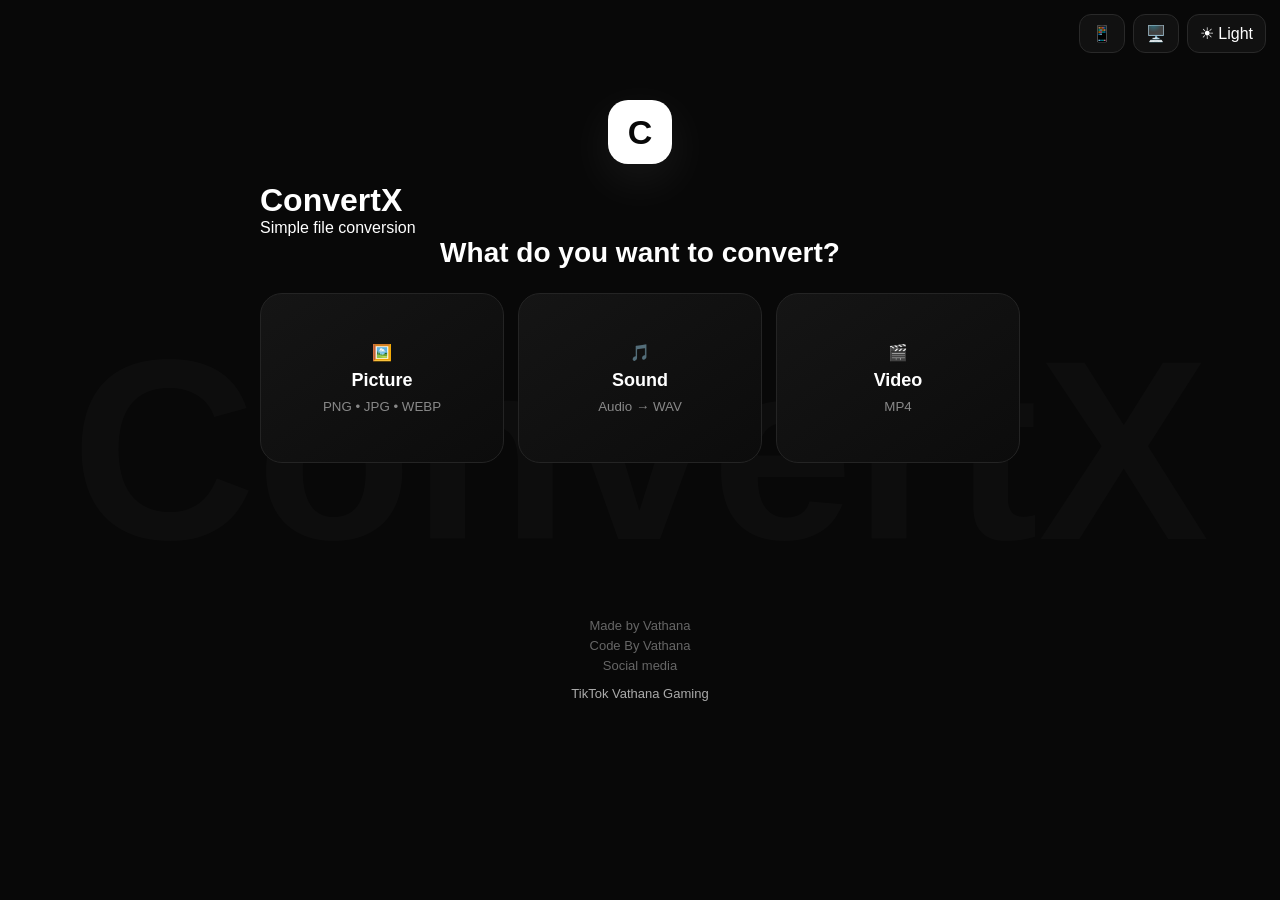
==== index.html @ 045c8fe4 "Update index.html" ====
<!DOCTYPE html>
<html lang="en">
<head>
  <meta charset="UTF-8">
  <meta name="viewport" content="width=device-width,initial-scale=1.0">
  <meta name="theme-color" content="#080808">
  <title>ConvertX</title>
  <link rel="stylesheet" href="style.css">
</head>

<body>
  <div class="bg-text">ConvertX</div>

  <div class="top-controls">
    <button id="phoneMode" type="button">📱</button>
    <button id="desktopMode" type="button">🖥️</button>
    <button id="themeButton" type="button">☀ Light</button>
  </div>

  <main class="container">

    <header>
      <div class="logo">C</div>
      <h1>ConvertX</h1>
      <p>Simple file conversion</p>
    </header>

    <section class="type-section">
      <h2>What do you want to convert?</h2>

      <div class="type-grid">
        <button class="type-card" data-type="picture" type="button">
          <span>🖼️</span>
          <strong>Picture</strong>
          <small>PNG • JPG • WEBP</small>
        </button>

        <button class="type-card" data-type="sound" type="button">
          <span>🎵</span>
          <strong>Sound</strong>
          <small>Audio → WAV</small>
        </button>

        <button class="type-card" data-type="video" type="button">
          <span>🎬</span>
          <strong>Video</strong>
          <small>MP4</small>
        </button>
      </div>
    </section>

    <section id="toolSection" class="tool-section hidden">

      <div class="tool-title">
        <span></span>
        <b id="selectedTypeText">Choose your file</b>
      </div>

      <div id="fileBox" class="file-box">

        <div id="emptyFile">
          <div class="upload-icon">↑</div>
          <h3>Add your file</h3>
          <p>Tap here to choose a file</p>
          <small>Your file stays on your device</small>
        </div>

        <div id="selectedFile" class="selected-file hidden">
          <button id="removeFile" class="remove-file" type="button">×</button>

          <div id="preview" class="preview"></div>

          <div class="file-info">
            <strong id="fileName">File</strong>
            <span id="fileSize">0 B</span>
          </div>
        </div>

        <input id="fileInput" type="file">
      </div>

      <div id="convertSection" class="convert-section hidden">
        <h2>Convert to</h2>

        <div id="formatGrid" class="format-grid"></div>

        <p id="conversionText">Choose an output format</p>

        <button id="convertButton" class="convert-button" type="button" disabled>
          Convert
        </button>
      </div>

      <div id="progressSection" class="progress-section hidden">
        <div class="progress-top">
          <span id="progressText">Preparing...</span>
          <b id="progressNumber">0%</b>
        </div>

        <div class="progress-track">
          <div id="progressBar"></div>
        </div>
      </div>

      <div id="resultSection" class="result-section hidden">
        <div class="success">✓</div>
        <h2>Conversion complete</h2>
        <p id="resultName"></p>

        <button id="downloadButton" type="button">
          ↓ Download
        </button>
      </div>

    </section>

    <div class="big-space"></div>

    <footer>
      <p>Made by Vathana</p>
      <p>Code By Vathana</p>
      <p>Social media</p>

      <a href="https://tiktok.com/@vathana1200"
         target="_blank"
         rel="noopener noreferrer">
        TikTok Vathana Gaming
      </a>
    </footer>

  </main>

  <div id="toast"></div>

  <script src="./script.js"></script>
</body>
</html>
---- style.css ----
/* =========================
   RESET
========================= */

* {
    box-sizing: border-box;
    margin: 0;
    padding: 0;
    -webkit-tap-highlight-color: transparent;
}

html {
    scroll-behavior: smooth;
}

body {
    min-height: 100vh;
    background: #080808;
    color: #ffffff;
    font-family:
        Arial,
        Helvetica,
        sans-serif;
    overflow-x: hidden;
    transition:
        background 0.3s ease,
        color 0.3s ease;
}

button,
input {
    font: inherit;
}


/* =========================
   HIDDEN
========================= */

.hidden {
    display: none !important;
}


/* =========================
   BACKGROUND
========================= */

.bg-text {
    position: fixed;
    inset: 0;
    display: flex;
    align-items: center;
    justify-content: center;

    font-size: clamp(
        80px,
        20vw,
        300px
    );

    font-weight: 900;

    color: rgba(
        255,
        255,
        255,
        0.025
    );

    pointer-events: none;
    user-select: none;
    z-index: 0;

    animation:
        backgroundFloat
        8s ease-in-out infinite;
}

@keyframes backgroundFloat {

    0%,
    100% {
        transform: scale(1);
    }

    50% {
        transform: scale(1.04);
    }
}


/* =========================
   TOP CONTROLS
========================= */

.top-controls {
    position: fixed;

    top: 14px;
    right: 14px;

    display: flex;
    gap: 8px;

    z-index: 1000;
}

.top-controls button {
    border: 1px solid #292929;

    background: #111111;
    color: #ffffff;

    border-radius: 12px;

    padding: 9px 12px;

    cursor: pointer;

    transition:
        transform 0.2s ease,
        background 0.2s ease,
        border-color 0.2s ease;
}

.top-controls button:hover {
    transform: translateY(-2px);
    background: #1c1c1c;
    border-color: #555555;
}

.top-controls button:active {
    transform: scale(0.94);
}


/* =========================
   CONTAINER
========================= */

.container {
    position: relative;

    z-index: 2;

    width: min(
        760px,
        calc(100% - 24px)
    );

    margin: 0 auto;

    padding:
        100px
        0
        40px;
}


/* =========================
   HEADER
========================= */

.header {
    text-align: center;

    margin-bottom: 60px;

    animation:
        fadeUp
        0.7s
        ease
        both;
}

.logo {
    width: 64px;
    height: 64px;

    margin:
        0
        auto
        18px;

    display: flex;
    align-items: center;
    justify-content: center;

    border-radius: 20px;

    background: #ffffff;
    color: #080808;

    font-size: 34px;
    font-weight: 900;

    box-shadow:
        0 15px 50px
        rgba(
            255,
            255,
            255,
            0.08
        );

    animation:
        logoFloat
        4s
        ease-in-out
        infinite;
}

@keyframes logoFloat {

    0%,
    100% {
        transform: translateY(0);
    }

    50% {
        transform: translateY(-7px);
    }
}

.header h1 {
    font-size:
        clamp(
            38px,
            9vw,
            70px
        );

    letter-spacing: -3px;
}

.header p {
    margin-top: 8px;

    color: #8d8d8d;

    font-size: 15px;
}


/* =========================
   TYPE SECTION
========================= */

.type-section h2 {
    text-align: center;

    margin-bottom: 24px;

    font-size:
        clamp(
            20px,
            5vw,
            28px
        );
}

.type-grid {
    display: grid;

    grid-template-columns:
        repeat(
            3,
            minmax(0, 1fr)
        );

    gap: 14px;
}


/* =========================
   TYPE CARDS
========================= */

.type-card {
    min-height: 170px;

    border: 1px solid #242424;

    border-radius: 22px;

    background:
        linear-gradient(
            145deg,
            #151515,
            #0c0c0c
        );

    color: #ffffff;

    display: flex;
    flex-direction: column;

    align-items: center;
    justify-content: center;

    gap: 8px;

    cursor: pointer;

    transition:
        transform 0.25s ease,
        border-color 0.25s ease,
        background 0.25s ease,
        box-shadow 0.25s ease;
}

.type-card:hover {
    transform: translateY(-6px);

    border-color: #555555;

    background:
        linear-gradient(
            145deg,
            #1b1b1b,
            #101010
        );

    box-shadow:
        0 20px 50px
        rgba(
            0,
            0,
            0,
            0.35
        );
}

.type-card:active {
    transform: scale(0.97);
}

.type-card.selected {
    border-color: #ffffff;

    box-shadow:
        0 0 0 2px
        rgba(
            255,
            255,
            255,
            0.08
        );
}

.type-icon {
    font-size: 42px;

    margin-bottom: 5px;
}

.type-card strong {
    font-size: 18px;
}

.type-card small {
    color: #888888;
}


/* =========================
   TOOL
========================= */

.tool-section {
    margin-top: 42px;

    animation:
        fadeUp
        0.5s
        ease
        both;
}

.tool-title {
    display: flex;
    align-items: center;

    gap: 10px;

    margin-bottom: 14px;

    font-size: 18px;
}

.tool-title span {
    width: 8px;
    height: 8px;

    border-radius: 50%;

    background: #ffffff;
}


/* =========================
   FILE BOX
========================= */

.file-box {
    position: relative;

    min-height: 230px;

    border:
        1px dashed
        #3b3b3b;

    border-radius: 22px;

    background: #101010;

    overflow: hidden;

    transition:
        border-color 0.2s ease,
        background 0.2s ease;
}

.file-box:hover {
    border-color: #777777;
    background: #131313;
}


/* =========================
   FILE INPUT
========================= */

/*
   IMPORTANT:
   This input does NOT cover the page.
*/

#fileInput {
    position: absolute;

    width: 1px;
    height: 1px;

    opacity: 0;

    pointer-events: none;
}


/* =========================
   EMPTY FILE
========================= */

.empty-file {
    min-height: 230px;

    padding: 35px 20px;

    display: flex;
    flex-direction: column;

    align-items: center;
    justify-content: center;

    text-align: center;

    cursor: pointer;
}

.upload-icon {
    width: 58px;
    height: 58px;

    display: flex;
    align-items: center;
    justify-content: center;

    border-radius: 18px;

    background: #1d1d1d;

    font-size: 32px;

    margin-bottom: 14px;
}

.empty-file h3 {
    font-size: 20px;
}

.empty-file p {
    color: #aaaaaa;

    margin-top: 6px;
}

.empty-file small {
    color: #666666;

    margin-top: 10px;
}


/* =========================
   SELECTED FILE
========================= */

.selected-file {
    position: relative;

    min-height: 230px;

    padding: 24px;

    display: flex;
    flex-direction: column;

    align-items: center;
    justify-content: center;

    gap: 15px;
}

.remove-file {
    position: absolute;

    top: 12px;
    right: 12px;

    z-index: 50;

    width: 38px;
    height: 38px;

    border: 1px solid #3a3a3a;

    border-radius: 50%;

    background: #191919;
    color: #ffffff;

    cursor: pointer;

    pointer-events: auto;

    font-size: 23px;

    line-height: 1;

    transition:
        transform 0.2s ease,
        background 0.2s ease;
}

.remove-file:hover {
    background: #2a2a2a;
    transform: rotate(8deg);
}

.remove-file:active {
    transform: scale(0.9);
}


/* =========================
   PREVIEW
========================= */

.preview {
    width: 100%;

    display: flex;

    justify-content: center;
    align-items: center;
}

.preview img {
    display: block;

    max-width: min(
        100%,
        400px
    );

    max-height: 240px;

    object-fit: contain;

    border-radius: 14px;
}

.preview audio {
    width: min(
        100%,
        500px
    );
}

.preview video {
    display: block;

    width: min(
        100%,
        500px
    );

    max-height: 280px;

    border-radius: 14px;

    background: #000000;
}


/* =========================
   FILE INFO
========================= */

.file-info {
    max-width: 100%;

    display: flex;
    flex-direction: column;

    align-items: center;

    gap: 5px;

    text-align: center;
}

.file-info strong {
    max-width: 100%;

    overflow: hidden;

    text-overflow: ellipsis;

    white-space: nowrap;
}

.file-info span {
    color: #777777;

    font-size: 13px;
}


/* =========================
   CONVERSION
========================= */

.convert-section {
    margin-top: 28px;

    padding: 24px;

    border:
        1px solid
        #252525;

    border-radius: 22px;

    background: #101010;

    animation:
        fadeUp
        0.4s
        ease
        both;
}

.convert-section h2 {
    font-size: 20px;

    margin-bottom: 16px;
}


/* =========================
   FORMAT GRID
========================= */

.format-grid {
    display: flex;

    flex-wrap: wrap;

    gap: 10px;
}

.format-button {
    flex: 1;

    min-width: 90px;

    border:
        1px solid
        #303030;

    border-radius: 13px;

    padding: 13px;

    background: #161616;
    color: #ffffff;

    cursor: pointer;

    transition:
        transform 0.2s ease,
        border-color 0.2s ease,
        background 0.2s ease;
}

.format-button:hover {
    transform: translateY(-2px);

    border-color: #666666;
}

.format-button:active {
    transform: scale(0.96);
}

.format-button.selected {
    background: #ffffff;
    color: #080808;

    border-color: #ffffff;
}

#conversionText {
    margin-top: 14px;

    color: #858585;

    font-size: 14px;
}


/* =========================
   CONVERT BUTTON
========================= */

.convert-button {
    width: 100%;

    margin-top: 18px;

    border: 0;

    border-radius: 14px;

    padding: 15px;

    background: #ffffff;
    color: #080808;

    font-weight: 800;

    cursor: pointer;

    transition:
        transform 0.2s ease,
        opacity 0.2s ease;
}

.convert-button:hover:not(:disabled) {
    transform: translateY(-2px);
}

.convert-button:active:not(:disabled) {
    transform: scale(0.98);
}

.convert-button:disabled {
    opacity: 0.35;

    cursor: not-allowed;
}


/* =========================
   PROGRESS
========================= */

.progress-section {
    margin-top: 20px;

    padding: 20px;

    border:
        1px solid
        #252525;

    border-radius: 18px;

    background: #101010;
}

.progress-top {
    display: flex;

    justify-content: space-between;

    gap: 15px;

    margin-bottom: 10px;

    color: #aaaaaa;
}

.progress-top b {
    color: #ffffff;
}

.progress-track {
    width: 100%;

    height: 9px;

    border-radius: 20px;

    overflow: hidden;

    background: #252525;
}

#progressBar {
    width: 0%;

    height: 100%;

    border-radius: inherit;

    background: #ffffff;

    transition:
        width 0.25s ease;
}


/* =========================
   RESULT
========================= */

.result-section {
    margin-top: 20px;

    padding: 30px;

    border:
        1px solid
        #303030;

    border-radius: 22px;

    background: #101010;

    text-align: center;

    animation:
        resultIn
        0.5s
        ease
        both;
}

.success {
    width: 64px;
    height: 64px;

    margin:
        0
        auto
        15px;

    display: flex;
    align-items: center;
    justify-content: center;

    border-radius: 50%;

    background: #ffffff;
    color: #080808;

    font-size: 32px;
    font-weight: 900;
}

.result-section h2 {
    font-size: 22px;
}

.result-section p {
    margin-top: 8px;

    color: #888888;

    overflow: hidden;

    text-overflow: ellipsis;
}

#downloadButton {
    width: 100%;

    margin-top: 20px;

    padding: 14px;

    border: 0;

    border-radius: 13px;

    background: #ffffff;
    color: #080808;

    font-weight: 800;

    cursor: pointer;

    transition:
        transform 0.2s ease;
}

#downloadButton:hover {
    transform: translateY(-2px);
}


/* =========================
   FOOTER
========================= */

.big-space {
    height: 120px;
}

footer {
    padding:
        30px
        0
        10px;

    text-align: center;

    color: #666666;

    font-size: 13px;
}

footer p {
    margin: 5px 0;
}

footer a {
    display: inline-block;

    margin-top: 8px;

    color: #aaaaaa;

    text-decoration: none;

    transition:
        color 0.2s ease;
}

footer a:hover {
    color: #ffffff;
}


/* =========================
   TOAST
========================= */

#toast {
    position: fixed;

    left: 50%;
    bottom: 24px;

    z-index: 2000;

    transform:
        translate(
            -50%,
            20px
        );

    opacity: 0;

    pointer-events: none;

    max-width:
        calc(
            100% - 30px
        );

    padding:
        12px
        18px;

    border:
        1px solid
        #333333;

    border-radius: 13px;

    background: #161616;
    color: #ffffff;

    font-size: 14px;

    text-align: center;

    transition:
        opacity 0.25s ease,
        transform 0.25s ease;
}

#toast.show {
    opacity: 1;

    transform:
        translate(
            -50%,
            0
        );
}


/* =========================
   ANIMATIONS
========================= */

@keyframes fadeUp {

    from {
        opacity: 0;
        transform: translateY(20px);
    }

    to {
        opacity: 1;
        transform: translateY(0);
    }
}

@keyframes resultIn {

    from {
        opacity: 0;
        transform:
            scale(0.94)
            translateY(15px);
    }

    to {
        opacity: 1;
        transform:
            scale(1)
            translateY(0);
    }
}


/* =========================
   PHONE MODE
========================= */

body.phone-mode .container {
    width: min(
        430px,
        calc(100% - 24px)
    );
}

body.phone-mode .type-grid {
    grid-template-columns: 1fr;
}

body.phone-mode .type-card {
    min-height: 150px;
}


/* =========================
   DESKTOP MODE
========================= */

body.desktop-mode .container {
    width: min(
        920px,
        calc(100% - 32px)
    );
}

body.desktop-mode .type-grid {
    grid-template-columns:
        repeat(
            3,
            minmax(0, 1fr)
        );
}


/* =========================
   LIGHT THEME
========================= */

body.light-theme {
    background: #f5f5f5;
    color: #111111;
}

body.light-theme .bg-text {
    color:
        rgba(
            0,
            0,
            0,
            0.035
        );
}

body.light-theme .top-controls button {
    background: #ffffff;
    color: #111111;

    border-color: #dddddd;
}

body.light-theme .logo {
    background: #111111;
    color: #ffffff;
}

body.light-theme .header p {
    color: #777777;
}

body.light-theme .type-card {
    background: #ffffff;
    color: #111111;

    border-color: #dddddd;
}

body.light-theme .type-card:hover {
    background: #fafafa;

    border-color: #aaaaaa;
}

body.light-theme .type-card.selected {
    border-color: #111111;
}

body.light-theme .file-box {
    background: #ffffff;
    border-color: #cccccc;
}

body.light-theme .file-box:hover {
    background: #fafafa;
    border-color: #999999;
}

body.light-theme .upload-icon {
    background: #eeeeee;
}

body.light-theme .empty-file p {
    color: #666666;
}

body.light-theme .empty-file small {
    color: #999999;
}

body.light-theme .remove-file {
    background: #eeeeee;
    color: #111111;

    border-color: #cccccc;
}

body.light-theme .convert-section,
body.light-theme .progress-section,
body.light-theme .result-section {
    background: #ffffff;
    border-color: #dddddd;
}

body.light-theme .format-button {
    background: #f5f5f5;
    color: #111111;

    border-color: #dddddd;
}

body.light-theme .format-button.selected {
    background: #111111;
    color: #ffffff;

    border-color: #111111;
}

body.light-theme #conversionText,
body.light-theme .progress-top,
body.light-theme .result-section p {
    color: #777777;
}

body.light-theme .progress-track {
    background: #dddddd;
}

body.light-theme #progressBar {
    background: #111111;
}

body.light-theme .success {
    background: #111111;
    color: #ffffff;
}

body.light-theme #downloadButton,
body.light-theme .convert-button {
    background: #111111;
    color: #ffffff;
}

body.light-theme footer {
    color: #888888;
}

body.light-theme footer a {
    color: #555555;
}

body.light-theme #toast {
    background: #ffffff;
    color: #111111;

    border-color: #dddddd;
}


/* =========================
   MOBILE
========================= */

@media (max-width: 650px) {

    .container {
        padding-top: 90px;
    }

    .header {
        margin-bottom: 40px;
    }

    .type-grid {
        grid-template-columns: 1fr;
    }

    .type-card {
        min-height: 145px;
    }

    .top-controls {
        top: 10px;
        right: 10px;
    }

    .top-controls button {
        padding: 8px 10px;
    }

    .convert-section {
        padding: 18px;
    }

    .big-space {
        height: 80px;
    }
}


/* =========================
   REDUCED MOTION
========================= */

@media (prefers-reduced-motion: reduce) {

    *,
    *::before,
    *::after {
        scroll-behavior: auto !important;
        animation-duration: 0.01ms !important;
        animation-iteration-count: 1 !important;
        transition-duration: 0.01ms !important;
    }
}
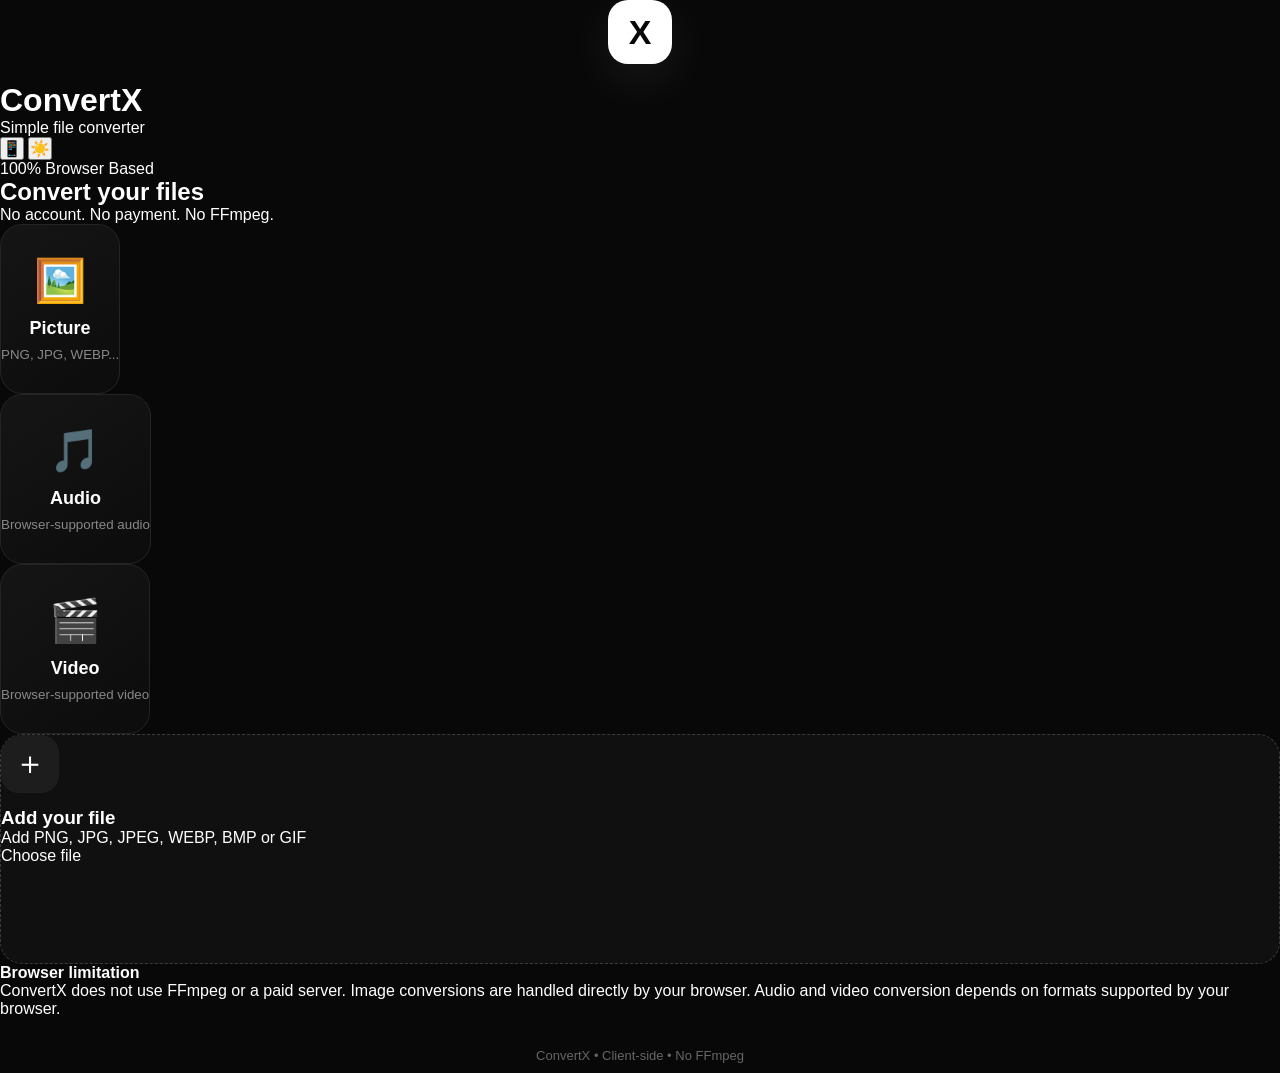
==== commit 92bd0b48: "Update index.html" ====
--- a/index.html
+++ b/index.html
@@ -2,136 +2,149 @@
 <html lang="en">
 <head>
   <meta charset="UTF-8">
-  <meta name="viewport" content="width=device-width,initial-scale=1.0">
-  <meta name="theme-color" content="#080808">
+  <meta name="viewport" content="width=device-width, initial-scale=1.0">
+  <meta name="theme-color" content="#090b10">
   <title>ConvertX</title>
   <link rel="stylesheet" href="style.css">
 </head>
 
 <body>
-  <div class="bg-text">ConvertX</div>
+  <div class="app">
 
-  <div class="top-controls">
-    <button id="phoneMode" type="button">📱</button>
-    <button id="desktopMode" type="button">🖥️</button>
-    <button id="themeButton" type="button">☀ Light</button>
-  </div>
+    <header class="topbar">
+      <div class="brand">
+        <div class="logo">X</div>
+        <div>
+          <h1>ConvertX</h1>
+          <p>Simple file converter</p>
+        </div>
+      </div>
 
-  <main class="container">
-
-    <header>
-      <div class="logo">C</div>
-      <h1>ConvertX</h1>
-      <p>Simple file conversion</p>
+      <div class="top-actions">
+        <button id="deviceBtn" class="icon-btn" title="Phone / Desktop">📱</button>
+        <button id="themeBtn" class="icon-btn" title="Light / Dark">☀️</button>
+      </div>
     </header>
 
-    <section class="type-section">
-      <h2>What do you want to convert?</h2>
+    <main>
 
-      <div class="type-grid">
-        <button class="type-card" data-type="picture" type="button">
-          <span>🖼️</span>
+      <section class="hero">
+        <span class="badge">100% Browser Based</span>
+        <h2>Convert your files</h2>
+        <p>No account. No payment. No FFmpeg.</p>
+      </section>
+
+      <section class="type-section">
+        <button class="type-card active" data-type="picture">
+          <span class="type-icon">🖼️</span>
           <strong>Picture</strong>
-          <small>PNG • JPG • WEBP</small>
+          <small>PNG, JPG, WEBP...</small>
         </button>
 
-        <button class="type-card" data-type="sound" type="button">
-          <span>🎵</span>
-          <strong>Sound</strong>
-          <small>Audio → WAV</small>
+        <button class="type-card" data-type="sound">
+          <span class="type-icon">🎵</span>
+          <strong>Audio</strong>
+          <small>Browser-supported audio</small>
         </button>
 
-        <button class="type-card" data-type="video" type="button">
-          <span>🎬</span>
+        <button class="type-card" data-type="video">
+          <span class="type-icon">🎬</span>
           <strong>Video</strong>
-          <small>MP4</small>
+          <small>Browser-supported video</small>
         </button>
-      </div>
-    </section>
+      </section>
 
-    <section id="toolSection" class="tool-section hidden">
+      <section id="converter" class="converter">
 
-      <div class="tool-title">
-        <span></span>
-        <b id="selectedTypeText">Choose your file</b>
-      </div>
+        <div id="fileBox" class="file-box">
+          <input id="fileInput" type="file">
 
-      <div id="fileBox" class="file-box">
+          <div class="upload-icon">＋</div>
+          <h3>Add your file</h3>
 
-        <div id="emptyFile">
-          <div class="upload-icon">↑</div>
-          <h3>Add your file</h3>
-          <p>Tap here to choose a file</p>
-          <small>Your file stays on your device</small>
+          <p id="supportedText">
+            Add PNG, JPG, JPEG, WEBP, BMP or GIF
+          </p>
+
+          <span class="browse-btn">Choose file</span>
         </div>
 
-        <div id="selectedFile" class="selected-file hidden">
-          <button id="removeFile" class="remove-file" type="button">×</button>
+        <div id="fileInfo" class="file-info hidden">
+          <div class="file-icon" id="fileIcon">📄</div>
 
-          <div id="preview" class="preview"></div>
+          <div class="file-details">
+            <strong id="fileName">file.png</strong>
+            <span id="fileSize">0 KB</span>
+          </div>
 
-          <div class="file-info">
-            <strong id="fileName">File</strong>
-            <span id="fileSize">0 B</span>
+          <button id="removeBtn" class="remove-btn">×</button>
+        </div>
+
+        <div id="formatArea" class="hidden">
+          <div class="section-title">
+            <h3>Convert to</h3>
+            <span id="selectedType">Picture</span>
+          </div>
+
+          <div id="formats" class="formats"></div>
+
+          <button id="convertBtn" class="convert-btn" disabled>
+            Convert file
+          </button>
+        </div>
+
+        <div id="progressArea" class="hidden">
+          <div class="progress-header">
+            <span id="progressText">Preparing...</span>
+            <span id="progressPercent">0%</span>
+          </div>
+
+          <div class="progress">
+            <div id="progressBar"></div>
           </div>
         </div>
 
-        <input id="fileInput" type="file">
-      </div>
+        <div id="resultArea" class="result hidden">
+          <div class="success-icon">✓</div>
 
-      <div id="convertSection" class="convert-section hidden">
-        <h2>Convert to</h2>
+          <h3>Conversion complete</h3>
 
-        <div id="formatGrid" class="format-grid"></div>
+          <p id="resultName">ConvertXpng1234.png</p>
 
-        <p id="conversionText">Choose an output format</p>
+          <button id="downloadBtn" class="download-btn">
+            Download file
+          </button>
 
-        <button id="convertButton" class="convert-button" type="button" disabled>
-          Convert
-        </button>
-      </div>
-
-      <div id="progressSection" class="progress-section hidden">
-        <div class="progress-top">
-          <span id="progressText">Preparing...</span>
-          <b id="progressNumber">0%</b>
+          <button id="newBtn" class="new-btn">
+            Convert another file
+          </button>
         </div>
 
-        <div class="progress-track">
-          <div id="progressBar"></div>
-        </div>
-      </div>
+        <div id="message" class="message hidden"></div>
 
-      <div id="resultSection" class="result-section hidden">
-        <div class="success">✓</div>
-        <h2>Conversion complete</h2>
-        <p id="resultName"></p>
+      </section>
 
-        <button id="downloadButton" type="button">
-          ↓ Download
-        </button>
-      </div>
+      <section class="notice">
+        <strong>Browser limitation</strong>
+        <p>
+          ConvertX does not use FFmpeg or a paid server.
+          Image conversions are handled directly by your browser.
+          Audio and video conversion depends on formats supported by your browser.
+        </p>
+      </section>
 
-    </section>
-
-    <div class="big-space"></div>
+    </main>
 
     <footer>
-      <p>Made by Vathana</p>
-      <p>Code By Vathana</p>
-      <p>Social media</p>
-
-      <a href="https://tiktok.com/@vathana1200"
-         target="_blank"
-         rel="noopener noreferrer">
-        TikTok Vathana Gaming
-      </a>
+      <span>ConvertX</span>
+      <span>•</span>
+      <span>Client-side</span>
+      <span>•</span>
+      <span>No FFmpeg</span>
     </footer>
 
-  </main>
+  </div>
 
-  <div id="toast"></div>
-
-  <script src="./script.js"></script>
+  <script src="script.js"></script>
 </body>
 </html>
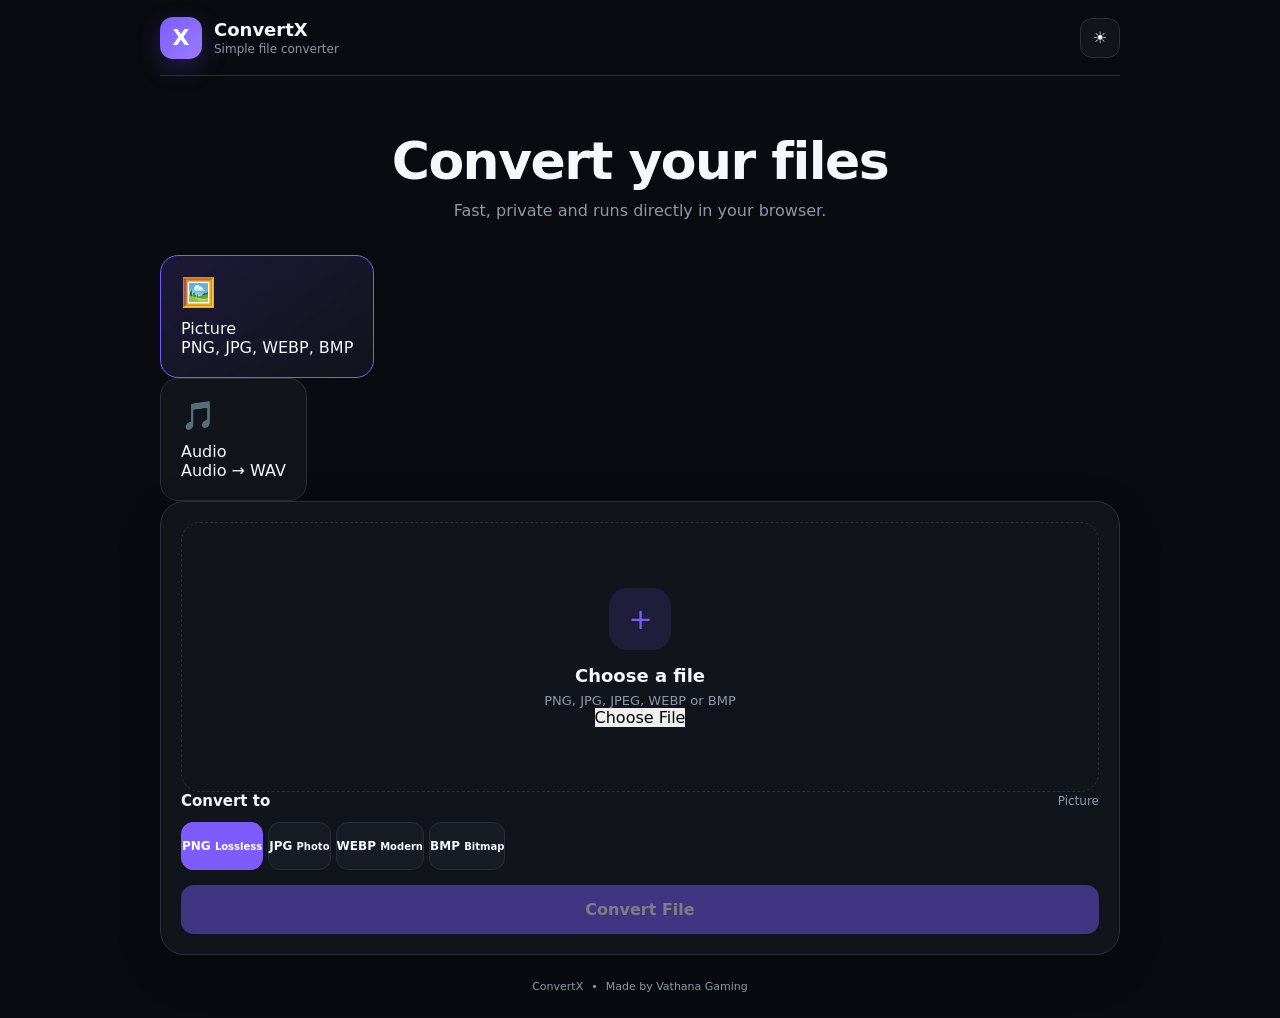
==== commit e0f07677: "Update index.html" ====
--- a/index.html
+++ b/index.html
@@ -3,7 +3,7 @@
 <head>
   <meta charset="UTF-8">
   <meta name="viewport" content="width=device-width, initial-scale=1.0">
-  <meta name="theme-color" content="#090b10">
+  <meta name="theme-color" content="#0b0d12">
   <title>ConvertX</title>
   <link rel="stylesheet" href="style.css">
 </head>
@@ -20,38 +20,32 @@
         </div>
       </div>
 
-      <div class="top-actions">
-        <button id="deviceBtn" class="icon-btn" title="Phone / Desktop">📱</button>
-        <button id="themeBtn" class="icon-btn" title="Light / Dark">☀️</button>
-      </div>
+      <button id="themeBtn" class="icon-btn" type="button" aria-label="Toggle theme">
+        ☀
+      </button>
     </header>
 
     <main>
 
       <section class="hero">
-        <span class="badge">100% Browser Based</span>
         <h2>Convert your files</h2>
-        <p>No account. No payment. No FFmpeg.</p>
+        <p>Fast, private and runs directly in your browser.</p>
       </section>
 
-      <section class="type-section">
-        <button class="type-card active" data-type="picture">
+      <section class="type-grid">
+
+        <button class="type-card active" data-type="image" type="button">
           <span class="type-icon">🖼️</span>
-          <strong>Picture</strong>
-          <small>PNG, JPG, WEBP...</small>
+          <span class="type-name">Picture</span>
+          <span class="type-desc">PNG, JPG, WEBP, BMP</span>
         </button>
 
-        <button class="type-card" data-type="sound">
+        <button class="type-card" data-type="audio" type="button">
           <span class="type-icon">🎵</span>
-          <strong>Audio</strong>
-          <small>Browser-supported audio</small>
+          <span class="type-name">Audio</span>
+          <span class="type-desc">Audio → WAV</span>
         </button>
 
-        <button class="type-card" data-type="video">
-          <span class="type-icon">🎬</span>
-          <strong>Video</strong>
-          <small>Browser-supported video</small>
-        </button>
       </section>
 
       <section id="converter" class="converter">
@@ -60,77 +54,100 @@
           <input id="fileInput" type="file">
 
           <div class="upload-icon">＋</div>
-          <h3>Add your file</h3>
 
-          <p id="supportedText">
-            Add PNG, JPG, JPEG, WEBP, BMP or GIF
-          </p>
+          <h3>Choose a file</h3>
+          <p id="fileHint">PNG, JPG, JPEG, WEBP or BMP</p>
 
-          <span class="browse-btn">Choose file</span>
+          <button id="chooseBtn" class="primary-btn" type="button">
+            Choose File
+          </button>
+
+          <div id="fileInfo" class="file-info hidden">
+            <div>
+              <strong id="fileName">file.png</strong>
+              <span id="fileSize">0 KB</span>
+            </div>
+
+            <button id="removeBtn" class="remove-btn" type="button">
+              ×
+            </button>
+          </div>
         </div>
 
-        <div id="fileInfo" class="file-info hidden">
-          <div class="file-icon" id="fileIcon">📄</div>
+        <div id="formatSection" class="format-section">
 
-          <div class="file-details">
-            <strong id="fileName">file.png</strong>
-            <span id="fileSize">0 KB</span>
+          <div class="section-title">
+            <h3>Convert to</h3>
+            <span id="formatLabel">Picture</span>
           </div>
 
-          <button id="removeBtn" class="remove-btn">×</button>
+          <div id="imageFormats" class="format-grid">
+
+            <button class="format-btn active" data-format="png" type="button">
+              <b>PNG</b>
+              <small>Lossless</small>
+            </button>
+
+            <button class="format-btn" data-format="jpg" type="button">
+              <b>JPG</b>
+              <small>Photo</small>
+            </button>
+
+            <button class="format-btn" data-format="webp" type="button">
+              <b>WEBP</b>
+              <small>Modern</small>
+            </button>
+
+            <button class="format-btn" data-format="bmp" type="button">
+              <b>BMP</b>
+              <small>Bitmap</small>
+            </button>
+
+          </div>
+
+          <div id="audioFormats" class="format-grid hidden">
+
+            <button class="format-btn active" data-format="wav" type="button">
+              <b>WAV</b>
+              <small>PCM audio</small>
+            </button>
+
+          </div>
+
         </div>
 
-        <div id="formatArea" class="hidden">
-          <div class="section-title">
-            <h3>Convert to</h3>
-            <span id="selectedType">Picture</span>
-          </div>
+        <button id="convertBtn" class="convert-btn" type="button" disabled>
+          Convert File
+        </button>
 
-          <div id="formats" class="formats"></div>
-
-          <button id="convertBtn" class="convert-btn" disabled>
-            Convert file
-          </button>
-        </div>
-
-        <div id="progressArea" class="hidden">
-          <div class="progress-header">
-            <span id="progressText">Preparing...</span>
+        <div id="progressArea" class="progress-area hidden">
+          <div class="progress-top">
+            <span id="progressText">Converting...</span>
             <span id="progressPercent">0%</span>
           </div>
 
-          <div class="progress">
+          <div class="progress-track">
             <div id="progressBar"></div>
           </div>
         </div>
 
-        <div id="resultArea" class="result hidden">
+        <div id="resultBox" class="result-box hidden">
+
           <div class="success-icon">✓</div>
 
-          <h3>Conversion complete</h3>
+          <div class="result-text">
+            <strong id="resultName">Converted file</strong>
+            <span id="resultDetails">Ready to download</span>
+          </div>
 
-          <p id="resultName">ConvertXpng1234.png</p>
+          <a id="downloadBtn" class="download-btn" href="#" download>
+            Download
+          </a>
 
-          <button id="downloadBtn" class="download-btn">
-            Download file
-          </button>
-
-          <button id="newBtn" class="new-btn">
-            Convert another file
-          </button>
         </div>
 
-        <div id="message" class="message hidden"></div>
+        <div id="errorBox" class="error-box hidden"></div>
 
-      </section>
-
-      <section class="notice">
-        <strong>Browser limitation</strong>
-        <p>
-          ConvertX does not use FFmpeg or a paid server.
-          Image conversions are handled directly by your browser.
-          Audio and video conversion depends on formats supported by your browser.
-        </p>
       </section>
 
     </main>
@@ -138,9 +155,7 @@
     <footer>
       <span>ConvertX</span>
       <span>•</span>
-      <span>Client-side</span>
-      <span>•</span>
-      <span>No FFmpeg</span>
+      <span>Made by Vathana Gaming</span>
     </footer>
 
   </div>
--- a/style.css
+++ b/style.css
@@ -1,1313 +1,733 @@
-/* =========================
-   RESET
-========================= */
-
 * {
-    box-sizing: border-box;
-    margin: 0;
-    padding: 0;
-    -webkit-tap-highlight-color: transparent;
-}
-
-html {
-    scroll-behavior: smooth;
+  box-sizing: border-box;
+  margin: 0;
+  padding: 0;
+}
+
+:root {
+  --bg: #090b10;
+  --panel: #11141b;
+  --panel2: #171b24;
+  --border: #292e3a;
+  --text: #f5f7fb;
+  --muted: #8f97a8;
+  --accent: #7c5cff;
+  --accent2: #6344e8;
+  --danger: #ff5d6c;
+  --success: #42d392;
+}
+
+body.light {
+  --bg: #f3f5f9;
+  --panel: #ffffff;
+  --panel2: #f1f3f7;
+  --border: #dfe3eb;
+  --text: #11131a;
+  --muted: #687080;
 }
 
 body {
-    min-height: 100vh;
-    background: #080808;
-    color: #ffffff;
-    font-family:
-        Arial,
-        Helvetica,
-        sans-serif;
-    overflow-x: hidden;
-    transition:
-        background 0.3s ease,
-        color 0.3s ease;
+  min-height: 100vh;
+  background: var(--bg);
+  color: var(--text);
+  font-family:
+    Inter,
+    system-ui,
+    -apple-system,
+    BlinkMacSystemFont,
+    "Segoe UI",
+    sans-serif;
+
+  transition:
+    background 0.25s ease,
+    color 0.25s ease;
 }
 
 button,
 input {
-    font: inherit;
-}
-
-
-/* =========================
-   HIDDEN
-========================= */
+  font: inherit;
+}
+
+button {
+  border: 0;
+}
+
+.app {
+  width: min(960px, calc(100% - 28px));
+  margin: auto;
+  min-height: 100vh;
+}
+
+/* TOP BAR */
+
+.topbar {
+  height: 76px;
+
+  display: flex;
+  align-items: center;
+  justify-content: space-between;
+
+  border-bottom: 1px solid var(--border);
+}
+
+.brand {
+  display: flex;
+  align-items: center;
+  gap: 12px;
+}
+
+.logo {
+  width: 42px;
+  height: 42px;
+
+  display: grid;
+  place-items: center;
+
+  border-radius: 13px;
+
+  background: linear-gradient(
+    135deg,
+    var(--accent),
+    #9a7dff
+  );
+
+  color: white;
+  font-size: 22px;
+  font-weight: 900;
+
+  box-shadow:
+    0 8px 25px rgba(124, 92, 255, 0.25);
+}
+
+.brand h1 {
+  font-size: 18px;
+}
+
+.brand p {
+  color: var(--muted);
+  font-size: 12px;
+  margin-top: 2px;
+}
+
+.top-actions {
+  display: flex;
+  gap: 8px;
+}
+
+.icon-btn {
+  width: 40px;
+  height: 40px;
+
+  border-radius: 12px;
+
+  background: var(--panel);
+  border: 1px solid var(--border);
+
+  color: var(--text);
+
+  cursor: pointer;
+
+  transition: 0.2s;
+}
+
+.icon-btn:hover {
+  transform: translateY(-2px);
+  border-color: var(--accent);
+}
+
+/* HERO */
+
+.hero {
+  text-align: center;
+  padding: 55px 10px 35px;
+}
+
+.badge {
+  display: inline-block;
+
+  padding: 7px 12px;
+
+  border-radius: 999px;
+
+  background: rgba(124, 92, 255, 0.12);
+  color: #9f8bff;
+
+  font-size: 12px;
+  font-weight: 700;
+
+  margin-bottom: 15px;
+}
+
+.hero h2 {
+  font-size: clamp(30px, 6vw, 52px);
+  letter-spacing: -1.5px;
+}
+
+.hero p {
+  margin-top: 10px;
+  color: var(--muted);
+}
+
+/* TYPE */
+
+.type-section {
+  display: grid;
+  grid-template-columns: repeat(3, 1fr);
+  gap: 12px;
+
+  margin-bottom: 18px;
+}
+
+.type-card {
+  padding: 20px;
+
+  display: flex;
+  flex-direction: column;
+  align-items: flex-start;
+
+  text-align: left;
+
+  background: var(--panel);
+  color: var(--text);
+
+  border: 1px solid var(--border);
+  border-radius: 18px;
+
+  cursor: pointer;
+
+  transition: 0.2s;
+}
+
+.type-card:hover {
+  transform: translateY(-2px);
+  border-color: var(--accent);
+}
+
+.type-card.active {
+  border-color: var(--accent);
+
+  background:
+    linear-gradient(
+      145deg,
+      rgba(124, 92, 255, 0.17),
+      var(--panel)
+    );
+}
+
+.type-icon {
+  font-size: 28px;
+  margin-bottom: 10px;
+}
+
+.type-card strong {
+  font-size: 15px;
+}
+
+.type-card small {
+  color: var(--muted);
+  margin-top: 5px;
+  font-size: 12px;
+}
+
+/* CONVERTER */
+
+.converter {
+  background: var(--panel);
+  border: 1px solid var(--border);
+  border-radius: 24px;
+
+  padding: 20px;
+
+  box-shadow:
+    0 15px 50px rgba(0, 0, 0, 0.12);
+}
+
+/* FILE BOX */
+
+.file-box {
+  position: relative;
+
+  min-height: 270px;
+
+  border: 1.5px dashed var(--border);
+  border-radius: 19px;
+
+  display: flex;
+  flex-direction: column;
+  align-items: center;
+  justify-content: center;
+
+  text-align: center;
+
+  cursor: pointer;
+
+  transition: 0.2s;
+}
+
+.file-box:hover {
+  border-color: var(--accent);
+  background: rgba(124, 92, 255, 0.04);
+}
+
+/*
+  IMPORTANT:
+  The file input does NOT cover the whole page.
+  This prevents the "nothing is clickable" bug.
+*/
+
+#fileInput {
+  position: absolute;
+
+  width: 1px;
+  height: 1px;
+
+  opacity: 0;
+
+  pointer-events: none;
+}
+
+.upload-icon {
+  width: 62px;
+  height: 62px;
+
+  display: grid;
+  place-items: center;
+
+  border-radius: 18px;
+
+  background: rgba(124, 92, 255, 0.13);
+
+  color: var(--accent);
+
+  font-size: 35px;
+
+  margin-bottom: 15px;
+}
+
+.file-box h3 {
+  font-size: 18px;
+}
+
+.file-box p {
+  color: var(--muted);
+  font-size: 13px;
+
+  margin-top: 7px;
+}
+
+.browse-btn {
+  margin-top: 18px;
+
+  padding: 10px 16px;
+
+  border-radius: 11px;
+
+  background: var(--accent);
+  color: white;
+
+  font-size: 13px;
+  font-weight: 700;
+}
+
+/* FILE INFO */
+
+.file-info {
+  display: flex;
+  align-items: center;
+  gap: 13px;
+
+  padding: 14px;
+
+  background: var(--panel2);
+
+  border: 1px solid var(--border);
+  border-radius: 15px;
+}
+
+.file-icon {
+  width: 45px;
+  height: 45px;
+
+  display: grid;
+  place-items: center;
+
+  background: rgba(124, 92, 255, 0.12);
+
+  border-radius: 12px;
+
+  font-size: 21px;
+}
+
+.file-details {
+  min-width: 0;
+  flex: 1;
+
+  display: flex;
+  flex-direction: column;
+  gap: 4px;
+}
+
+.file-details strong {
+  overflow: hidden;
+  text-overflow: ellipsis;
+  white-space: nowrap;
+
+  font-size: 14px;
+}
+
+.file-details span {
+  color: var(--muted);
+  font-size: 12px;
+}
+
+.remove-btn {
+  width: 35px;
+  height: 35px;
+
+  border-radius: 10px;
+
+  background: transparent;
+  color: var(--danger);
+
+  cursor: pointer;
+
+  font-size: 23px;
+}
+
+.remove-btn:hover {
+  background: rgba(255, 93, 108, 0.1);
+}
+
+/* FORMAT */
 
 .hidden {
-    display: none !important;
-}
-
-
-/* =========================
-   BACKGROUND
-========================= */
-
-.bg-text {
-    position: fixed;
-    inset: 0;
-    display: flex;
-    align-items: center;
-    justify-content: center;
-
-    font-size: clamp(
-        80px,
-        20vw,
-        300px
-    );
-
-    font-weight: 900;
-
-    color: rgba(
-        255,
-        255,
-        255,
-        0.025
-    );
-
-    pointer-events: none;
-    user-select: none;
-    z-index: 0;
-
-    animation:
-        backgroundFloat
-        8s ease-in-out infinite;
-}
-
-@keyframes backgroundFloat {
-
-    0%,
-    100% {
-        transform: scale(1);
-    }
-
-    50% {
-        transform: scale(1.04);
-    }
-}
-
-
-/* =========================
-   TOP CONTROLS
-========================= */
-
-.top-controls {
-    position: fixed;
-
-    top: 14px;
-    right: 14px;
-
-    display: flex;
-    gap: 8px;
-
-    z-index: 1000;
-}
-
-.top-controls button {
-    border: 1px solid #292929;
-
-    background: #111111;
-    color: #ffffff;
-
-    border-radius: 12px;
-
-    padding: 9px 12px;
-
-    cursor: pointer;
-
-    transition:
-        transform 0.2s ease,
-        background 0.2s ease,
-        border-color 0.2s ease;
-}
-
-.top-controls button:hover {
-    transform: translateY(-2px);
-    background: #1c1c1c;
-    border-color: #555555;
-}
-
-.top-controls button:active {
-    transform: scale(0.94);
-}
-
-
-/* =========================
-   CONTAINER
-========================= */
-
-.container {
-    position: relative;
-
-    z-index: 2;
-
-    width: min(
-        760px,
-        calc(100% - 24px)
-    );
-
-    margin: 0 auto;
-
-    padding:
-        100px
-        0
-        40px;
-}
-
-
-/* =========================
-   HEADER
-========================= */
-
-.header {
-    text-align: center;
-
-    margin-bottom: 60px;
-
-    animation:
-        fadeUp
-        0.7s
-        ease
-        both;
-}
-
-.logo {
-    width: 64px;
-    height: 64px;
-
-    margin:
-        0
-        auto
-        18px;
-
-    display: flex;
-    align-items: center;
-    justify-content: center;
-
-    border-radius: 20px;
-
-    background: #ffffff;
-    color: #080808;
-
-    font-size: 34px;
-    font-weight: 900;
-
-    box-shadow:
-        0 15px 50px
-        rgba(
-            255,
-            255,
-            255,
-            0.08
-        );
-
-    animation:
-        logoFloat
-        4s
-        ease-in-out
-        infinite;
-}
-
-@keyframes logoFloat {
-
-    0%,
-    100% {
-        transform: translateY(0);
-    }
-
-    50% {
-        transform: translateY(-7px);
-    }
-}
-
-.header h1 {
-    font-size:
-        clamp(
-            38px,
-            9vw,
-            70px
-        );
-
-    letter-spacing: -3px;
-}
-
-.header p {
-    margin-top: 8px;
-
-    color: #8d8d8d;
-
-    font-size: 15px;
-}
-
-
-/* =========================
-   TYPE SECTION
-========================= */
-
-.type-section h2 {
-    text-align: center;
-
-    margin-bottom: 24px;
-
-    font-size:
-        clamp(
-            20px,
-            5vw,
-            28px
-        );
-}
-
-.type-grid {
-    display: grid;
-
-    grid-template-columns:
-        repeat(
-            3,
-            minmax(0, 1fr)
-        );
-
-    gap: 14px;
-}
-
-
-/* =========================
-   TYPE CARDS
-========================= */
-
-.type-card {
-    min-height: 170px;
-
-    border: 1px solid #242424;
-
-    border-radius: 22px;
-
-    background:
-        linear-gradient(
-            145deg,
-            #151515,
-            #0c0c0c
-        );
-
-    color: #ffffff;
-
-    display: flex;
-    flex-direction: column;
-
-    align-items: center;
-    justify-content: center;
-
-    gap: 8px;
-
-    cursor: pointer;
-
-    transition:
-        transform 0.25s ease,
-        border-color 0.25s ease,
-        background 0.25s ease,
-        box-shadow 0.25s ease;
-}
-
-.type-card:hover {
-    transform: translateY(-6px);
-
-    border-color: #555555;
-
-    background:
-        linear-gradient(
-            145deg,
-            #1b1b1b,
-            #101010
-        );
-
-    box-shadow:
-        0 20px 50px
-        rgba(
-            0,
-            0,
-            0,
-            0.35
-        );
-}
-
-.type-card:active {
-    transform: scale(0.97);
-}
-
-.type-card.selected {
-    border-color: #ffffff;
-
-    box-shadow:
-        0 0 0 2px
-        rgba(
-            255,
-            255,
-            255,
-            0.08
-        );
-}
-
-.type-icon {
-    font-size: 42px;
-
-    margin-bottom: 5px;
-}
-
-.type-card strong {
-    font-size: 18px;
-}
-
-.type-card small {
-    color: #888888;
-}
-
-
-/* =========================
-   TOOL
-========================= */
-
-.tool-section {
-    margin-top: 42px;
-
-    animation:
-        fadeUp
-        0.5s
-        ease
-        both;
-}
-
-.tool-title {
-    display: flex;
-    align-items: center;
-
-    gap: 10px;
-
-    margin-bottom: 14px;
-
-    font-size: 18px;
-}
-
-.tool-title span {
-    width: 8px;
-    height: 8px;
-
-    border-radius: 50%;
-
-    background: #ffffff;
-}
-
-
-/* =========================
-   FILE BOX
-========================= */
-
-.file-box {
-    position: relative;
-
+  display: none !important;
+}
+
+#formatArea {
+  margin-top: 24px;
+}
+
+.section-title {
+  display: flex;
+  align-items: center;
+  justify-content: space-between;
+
+  margin-bottom: 12px;
+}
+
+.section-title h3 {
+  font-size: 15px;
+}
+
+.section-title span {
+  color: var(--muted);
+  font-size: 12px;
+}
+
+.formats {
+  display: grid;
+  grid-template-columns: repeat(4, 1fr);
+  gap: 9px;
+}
+
+.format-btn {
+  min-height: 48px;
+
+  background: var(--panel2);
+  color: var(--text);
+
+  border: 1px solid var(--border);
+  border-radius: 12px;
+
+  cursor: pointer;
+
+  font-size: 12px;
+  font-weight: 800;
+
+  transition: 0.2s;
+}
+
+.format-btn:hover {
+  border-color: var(--accent);
+}
+
+.format-btn.active {
+  background: var(--accent);
+  border-color: var(--accent);
+
+  color: white;
+}
+
+/* CONVERT */
+
+.convert-btn {
+  width: 100%;
+
+  margin-top: 15px;
+  padding: 15px;
+
+  border-radius: 13px;
+
+  background: var(--accent);
+  color: white;
+
+  font-weight: 800;
+
+  cursor: pointer;
+
+  transition: 0.2s;
+}
+
+.convert-btn:hover:not(:disabled) {
+  background: var(--accent2);
+  transform: translateY(-1px);
+}
+
+.convert-btn:disabled {
+  opacity: 0.45;
+  cursor: not-allowed;
+}
+
+/* PROGRESS */
+
+#progressArea {
+  margin-top: 22px;
+}
+
+.progress-header {
+  display: flex;
+  justify-content: space-between;
+
+  margin-bottom: 8px;
+
+  font-size: 12px;
+}
+
+.progress-header span:last-child {
+  color: var(--accent);
+  font-weight: 800;
+}
+
+.progress {
+  height: 9px;
+
+  overflow: hidden;
+
+  background: var(--panel2);
+
+  border-radius: 999px;
+}
+
+#progressBar {
+  width: 0%;
+  height: 100%;
+
+  background: var(--accent);
+
+  border-radius: inherit;
+
+  transition: width 0.2s;
+}
+
+/* RESULT */
+
+.result {
+  text-align: center;
+
+  margin-top: 22px;
+
+  padding: 28px 15px;
+
+  background: var(--panel2);
+
+  border: 1px solid var(--border);
+
+  border-radius: 18px;
+}
+
+.success-icon {
+  width: 55px;
+  height: 55px;
+
+  margin: auto auto 12px;
+
+  display: grid;
+  place-items: center;
+
+  border-radius: 50%;
+
+  background: rgba(66, 211, 146, 0.13);
+  color: var(--success);
+
+  font-size: 27px;
+  font-weight: 900;
+}
+
+.result h3 {
+  font-size: 17px;
+}
+
+#resultName {
+  color: var(--muted);
+
+  margin-top: 7px;
+
+  font-size: 12px;
+
+  word-break: break-all;
+}
+
+.download-btn,
+.new-btn {
+  width: 100%;
+
+  padding: 13px;
+
+  border-radius: 12px;
+
+  cursor: pointer;
+
+  font-weight: 800;
+}
+
+.download-btn {
+  margin-top: 18px;
+
+  background: var(--accent);
+  color: white;
+}
+
+.new-btn {
+  margin-top: 9px;
+
+  background: transparent;
+  color: var(--text);
+
+  border: 1px solid var(--border);
+}
+
+/* MESSAGE */
+
+.message {
+  margin-top: 15px;
+
+  padding: 13px;
+
+  border-radius: 12px;
+
+  background: rgba(255, 93, 108, 0.08);
+
+  border: 1px solid rgba(255, 93, 108, 0.25);
+
+  color: #ff8290;
+
+  font-size: 12px;
+
+  text-align: center;
+}
+
+/* NOTICE */
+
+.notice {
+  margin-top: 15px;
+
+  padding: 17px;
+
+  border-radius: 16px;
+
+  background: var(--panel);
+
+  border: 1px solid var(--border);
+}
+
+.notice strong {
+  font-size: 13px;
+}
+
+.notice p {
+  color: var(--muted);
+
+  font-size: 12px;
+  line-height: 1.6;
+
+  margin-top: 5px;
+}
+
+/* FOOTER */
+
+footer {
+  padding: 25px 0;
+
+  display: flex;
+  justify-content: center;
+  gap: 8px;
+
+  color: var(--muted);
+
+  font-size: 11px;
+}
+
+/* PHONE MODE */
+
+body.phone .app {
+  width: min(430px, calc(100% - 20px));
+}
+
+body.phone .hero {
+  padding-top: 35px;
+}
+
+body.phone .type-section {
+  grid-template-columns: 1fr;
+}
+
+body.phone .type-card {
+  padding: 14px;
+  display: grid;
+  grid-template-columns: 40px 1fr;
+  grid-template-rows: auto auto;
+  column-gap: 10px;
+}
+
+body.phone .type-icon {
+  grid-row: span 2;
+  margin: 0;
+}
+
+body.phone .formats {
+  grid-template-columns: repeat(3, 1fr);
+}
+
+body.phone .converter {
+  padding: 13px;
+  border-radius: 19px;
+}
+
+/* SMALL SCREEN */
+
+@media (max-width: 600px) {
+  .app {
+    width: calc(100% - 18px);
+  }
+
+  .hero {
+    padding-top: 38px;
+  }
+
+  .type-section {
+    grid-template-columns: 1fr;
+  }
+
+  .type-card {
+    padding: 15px;
+  }
+
+  .formats {
+    grid-template-columns: repeat(3, 1fr);
+  }
+
+  .file-box {
     min-height: 230px;
-
-    border:
-        1px dashed
-        #3b3b3b;
-
-    border-radius: 22px;
-
-    background: #101010;
-
-    overflow: hidden;
-
-    transition:
-        border-color 0.2s ease,
-        background 0.2s ease;
-}
-
-.file-box:hover {
-    border-color: #777777;
-    background: #131313;
-}
-
-
-/* =========================
-   FILE INPUT
-========================= */
-
-/*
-   IMPORTANT:
-   This input does NOT cover the page.
-*/
-
-#fileInput {
-    position: absolute;
-
-    width: 1px;
-    height: 1px;
-
-    opacity: 0;
-
-    pointer-events: none;
-}
-
-
-/* =========================
-   EMPTY FILE
-========================= */
-
-.empty-file {
-    min-height: 230px;
-
-    padding: 35px 20px;
-
-    display: flex;
-    flex-direction: column;
-
-    align-items: center;
-    justify-content: center;
-
-    text-align: center;
-
-    cursor: pointer;
-}
-
-.upload-icon {
-    width: 58px;
-    height: 58px;
-
-    display: flex;
-    align-items: center;
-    justify-content: center;
-
-    border-radius: 18px;
-
-    background: #1d1d1d;
-
-    font-size: 32px;
-
-    margin-bottom: 14px;
-}
-
-.empty-file h3 {
-    font-size: 20px;
-}
-
-.empty-file p {
-    color: #aaaaaa;
-
-    margin-top: 6px;
-}
-
-.empty-file small {
-    color: #666666;
-
-    margin-top: 10px;
-}
-
-
-/* =========================
-   SELECTED FILE
-========================= */
-
-.selected-file {
-    position: relative;
-
-    min-height: 230px;
-
-    padding: 24px;
-
-    display: flex;
-    flex-direction: column;
-
-    align-items: center;
-    justify-content: center;
-
-    gap: 15px;
-}
-
-.remove-file {
-    position: absolute;
-
-    top: 12px;
-    right: 12px;
-
-    z-index: 50;
-
-    width: 38px;
-    height: 38px;
-
-    border: 1px solid #3a3a3a;
-
-    border-radius: 50%;
-
-    background: #191919;
-    color: #ffffff;
-
-    cursor: pointer;
-
-    pointer-events: auto;
-
-    font-size: 23px;
-
-    line-height: 1;
-
-    transition:
-        transform 0.2s ease,
-        background 0.2s ease;
-}
-
-.remove-file:hover {
-    background: #2a2a2a;
-    transform: rotate(8deg);
-}
-
-.remove-file:active {
-    transform: scale(0.9);
-}
-
-
-/* =========================
-   PREVIEW
-========================= */
-
-.preview {
-    width: 100%;
-
-    display: flex;
-
-    justify-content: center;
-    align-items: center;
-}
-
-.preview img {
-    display: block;
-
-    max-width: min(
-        100%,
-        400px
-    );
-
-    max-height: 240px;
-
-    object-fit: contain;
-
-    border-radius: 14px;
-}
-
-.preview audio {
-    width: min(
-        100%,
-        500px
-    );
-}
-
-.preview video {
-    display: block;
-
-    width: min(
-        100%,
-        500px
-    );
-
-    max-height: 280px;
-
-    border-radius: 14px;
-
-    background: #000000;
-}
-
-
-/* =========================
-   FILE INFO
-========================= */
-
-.file-info {
-    max-width: 100%;
-
-    display: flex;
-    flex-direction: column;
-
-    align-items: center;
-
-    gap: 5px;
-
-    text-align: center;
-}
-
-.file-info strong {
-    max-width: 100%;
-
-    overflow: hidden;
-
-    text-overflow: ellipsis;
-
-    white-space: nowrap;
-}
-
-.file-info span {
-    color: #777777;
-
-    font-size: 13px;
-}
-
-
-/* =========================
-   CONVERSION
-========================= */
-
-.convert-section {
-    margin-top: 28px;
-
-    padding: 24px;
-
-    border:
-        1px solid
-        #252525;
-
-    border-radius: 22px;
-
-    background: #101010;
-
-    animation:
-        fadeUp
-        0.4s
-        ease
-        both;
-}
-
-.convert-section h2 {
-    font-size: 20px;
-
-    margin-bottom: 16px;
-}
-
-
-/* =========================
-   FORMAT GRID
-========================= */
-
-.format-grid {
-    display: flex;
-
-    flex-wrap: wrap;
-
-    gap: 10px;
-}
-
-.format-button {
-    flex: 1;
-
-    min-width: 90px;
-
-    border:
-        1px solid
-        #303030;
-
-    border-radius: 13px;
-
-    padding: 13px;
-
-    background: #161616;
-    color: #ffffff;
-
-    cursor: pointer;
-
-    transition:
-        transform 0.2s ease,
-        border-color 0.2s ease,
-        background 0.2s ease;
-}
-
-.format-button:hover {
-    transform: translateY(-2px);
-
-    border-color: #666666;
-}
-
-.format-button:active {
-    transform: scale(0.96);
-}
-
-.format-button.selected {
-    background: #ffffff;
-    color: #080808;
-
-    border-color: #ffffff;
-}
-
-#conversionText {
-    margin-top: 14px;
-
-    color: #858585;
-
-    font-size: 14px;
-}
-
-
-/* =========================
-   CONVERT BUTTON
-========================= */
-
-.convert-button {
-    width: 100%;
-
-    margin-top: 18px;
-
-    border: 0;
-
-    border-radius: 14px;
-
-    padding: 15px;
-
-    background: #ffffff;
-    color: #080808;
-
-    font-weight: 800;
-
-    cursor: pointer;
-
-    transition:
-        transform 0.2s ease,
-        opacity 0.2s ease;
-}
-
-.convert-button:hover:not(:disabled) {
-    transform: translateY(-2px);
-}
-
-.convert-button:active:not(:disabled) {
-    transform: scale(0.98);
-}
-
-.convert-button:disabled {
-    opacity: 0.35;
-
-    cursor: not-allowed;
-}
-
-
-/* =========================
-   PROGRESS
-========================= */
-
-.progress-section {
-    margin-top: 20px;
-
-    padding: 20px;
-
-    border:
-        1px solid
-        #252525;
-
-    border-radius: 18px;
-
-    background: #101010;
-}
-
-.progress-top {
-    display: flex;
-
-    justify-content: space-between;
-
-    gap: 15px;
-
-    margin-bottom: 10px;
-
-    color: #aaaaaa;
-}
-
-.progress-top b {
-    color: #ffffff;
-}
-
-.progress-track {
-    width: 100%;
-
-    height: 9px;
-
-    border-radius: 20px;
-
-    overflow: hidden;
-
-    background: #252525;
-}
-
-#progressBar {
-    width: 0%;
-
-    height: 100%;
-
-    border-radius: inherit;
-
-    background: #ffffff;
-
-    transition:
-        width 0.25s ease;
-}
-
-
-/* =========================
-   RESULT
-========================= */
-
-.result-section {
-    margin-top: 20px;
-
-    padding: 30px;
-
-    border:
-        1px solid
-        #303030;
-
-    border-radius: 22px;
-
-    background: #101010;
-
-    text-align: center;
-
-    animation:
-        resultIn
-        0.5s
-        ease
-        both;
-}
-
-.success {
-    width: 64px;
-    height: 64px;
-
-    margin:
-        0
-        auto
-        15px;
-
-    display: flex;
-    align-items: center;
-    justify-content: center;
-
-    border-radius: 50%;
-
-    background: #ffffff;
-    color: #080808;
-
-    font-size: 32px;
-    font-weight: 900;
-}
-
-.result-section h2 {
-    font-size: 22px;
-}
-
-.result-section p {
-    margin-top: 8px;
-
-    color: #888888;
-
-    overflow: hidden;
-
-    text-overflow: ellipsis;
-}
-
-#downloadButton {
-    width: 100%;
-
-    margin-top: 20px;
-
-    padding: 14px;
-
-    border: 0;
-
-    border-radius: 13px;
-
-    background: #ffffff;
-    color: #080808;
-
-    font-weight: 800;
-
-    cursor: pointer;
-
-    transition:
-        transform 0.2s ease;
-}
-
-#downloadButton:hover {
-    transform: translateY(-2px);
-}
-
-
-/* =========================
-   FOOTER
-========================= */
-
-.big-space {
-    height: 120px;
-}
-
-footer {
-    padding:
-        30px
-        0
-        10px;
-
-    text-align: center;
-
-    color: #666666;
-
-    font-size: 13px;
-}
-
-footer p {
-    margin: 5px 0;
-}
-
-footer a {
-    display: inline-block;
-
-    margin-top: 8px;
-
-    color: #aaaaaa;
-
-    text-decoration: none;
-
-    transition:
-        color 0.2s ease;
-}
-
-footer a:hover {
-    color: #ffffff;
-}
-
-
-/* =========================
-   TOAST
-========================= */
-
-#toast {
-    position: fixed;
-
-    left: 50%;
-    bottom: 24px;
-
-    z-index: 2000;
-
-    transform:
-        translate(
-            -50%,
-            20px
-        );
-
-    opacity: 0;
-
-    pointer-events: none;
-
-    max-width:
-        calc(
-            100% - 30px
-        );
-
-    padding:
-        12px
-        18px;
-
-    border:
-        1px solid
-        #333333;
-
-    border-radius: 13px;
-
-    background: #161616;
-    color: #ffffff;
-
-    font-size: 14px;
-
-    text-align: center;
-
-    transition:
-        opacity 0.25s ease,
-        transform 0.25s ease;
-}
-
-#toast.show {
-    opacity: 1;
-
-    transform:
-        translate(
-            -50%,
-            0
-        );
-}
-
-
-/* =========================
-   ANIMATIONS
-========================= */
-
-@keyframes fadeUp {
-
-    from {
-        opacity: 0;
-        transform: translateY(20px);
-    }
-
-    to {
-        opacity: 1;
-        transform: translateY(0);
-    }
-}
-
-@keyframes resultIn {
-
-    from {
-        opacity: 0;
-        transform:
-            scale(0.94)
-            translateY(15px);
-    }
-
-    to {
-        opacity: 1;
-        transform:
-            scale(1)
-            translateY(0);
-    }
-}
-
-
-/* =========================
-   PHONE MODE
-========================= */
-
-body.phone-mode .container {
-    width: min(
-        430px,
-        calc(100% - 24px)
-    );
-}
-
-body.phone-mode .type-grid {
-    grid-template-columns: 1fr;
-}
-
-body.phone-mode .type-card {
-    min-height: 150px;
-}
-
-
-/* =========================
-   DESKTOP MODE
-========================= */
-
-body.desktop-mode .container {
-    width: min(
-        920px,
-        calc(100% - 32px)
-    );
-}
-
-body.desktop-mode .type-grid {
-    grid-template-columns:
-        repeat(
-            3,
-            minmax(0, 1fr)
-        );
-}
-
-
-/* =========================
-   LIGHT THEME
-========================= */
-
-body.light-theme {
-    background: #f5f5f5;
-    color: #111111;
-}
-
-body.light-theme .bg-text {
-    color:
-        rgba(
-            0,
-            0,
-            0,
-            0.035
-        );
-}
-
-body.light-theme .top-controls button {
-    background: #ffffff;
-    color: #111111;
-
-    border-color: #dddddd;
-}
-
-body.light-theme .logo {
-    background: #111111;
-    color: #ffffff;
-}
-
-body.light-theme .header p {
-    color: #777777;
-}
-
-body.light-theme .type-card {
-    background: #ffffff;
-    color: #111111;
-
-    border-color: #dddddd;
-}
-
-body.light-theme .type-card:hover {
-    background: #fafafa;
-
-    border-color: #aaaaaa;
-}
-
-body.light-theme .type-card.selected {
-    border-color: #111111;
-}
-
-body.light-theme .file-box {
-    background: #ffffff;
-    border-color: #cccccc;
-}
-
-body.light-theme .file-box:hover {
-    background: #fafafa;
-    border-color: #999999;
-}
-
-body.light-theme .upload-icon {
-    background: #eeeeee;
-}
-
-body.light-theme .empty-file p {
-    color: #666666;
-}
-
-body.light-theme .empty-file small {
-    color: #999999;
-}
-
-body.light-theme .remove-file {
-    background: #eeeeee;
-    color: #111111;
-
-    border-color: #cccccc;
-}
-
-body.light-theme .convert-section,
-body.light-theme .progress-section,
-body.light-theme .result-section {
-    background: #ffffff;
-    border-color: #dddddd;
-}
-
-body.light-theme .format-button {
-    background: #f5f5f5;
-    color: #111111;
-
-    border-color: #dddddd;
-}
-
-body.light-theme .format-button.selected {
-    background: #111111;
-    color: #ffffff;
-
-    border-color: #111111;
-}
-
-body.light-theme #conversionText,
-body.light-theme .progress-top,
-body.light-theme .result-section p {
-    color: #777777;
-}
-
-body.light-theme .progress-track {
-    background: #dddddd;
-}
-
-body.light-theme #progressBar {
-    background: #111111;
-}
-
-body.light-theme .success {
-    background: #111111;
-    color: #ffffff;
-}
-
-body.light-theme #downloadButton,
-body.light-theme .convert-button {
-    background: #111111;
-    color: #ffffff;
-}
-
-body.light-theme footer {
-    color: #888888;
-}
-
-body.light-theme footer a {
-    color: #555555;
-}
-
-body.light-theme #toast {
-    background: #ffffff;
-    color: #111111;
-
-    border-color: #dddddd;
-}
-
-
-/* =========================
-   MOBILE
-========================= */
-
-@media (max-width: 650px) {
-
-    .container {
-        padding-top: 90px;
-    }
-
-    .header {
-        margin-bottom: 40px;
-    }
-
-    .type-grid {
-        grid-template-columns: 1fr;
-    }
-
-    .type-card {
-        min-height: 145px;
-    }
-
-    .top-controls {
-        top: 10px;
-        right: 10px;
-    }
-
-    .top-controls button {
-        padding: 8px 10px;
-    }
-
-    .convert-section {
-        padding: 18px;
-    }
-
-    .big-space {
-        height: 80px;
-    }
-}
-
-
-/* =========================
-   REDUCED MOTION
-========================= */
-
-@media (prefers-reduced-motion: reduce) {
-
-    *,
-    *::before,
-    *::after {
-        scroll-behavior: auto !important;
-        animation-duration: 0.01ms !important;
-        animation-iteration-count: 1 !important;
-        transition-duration: 0.01ms !important;
-    }
+  }
 }
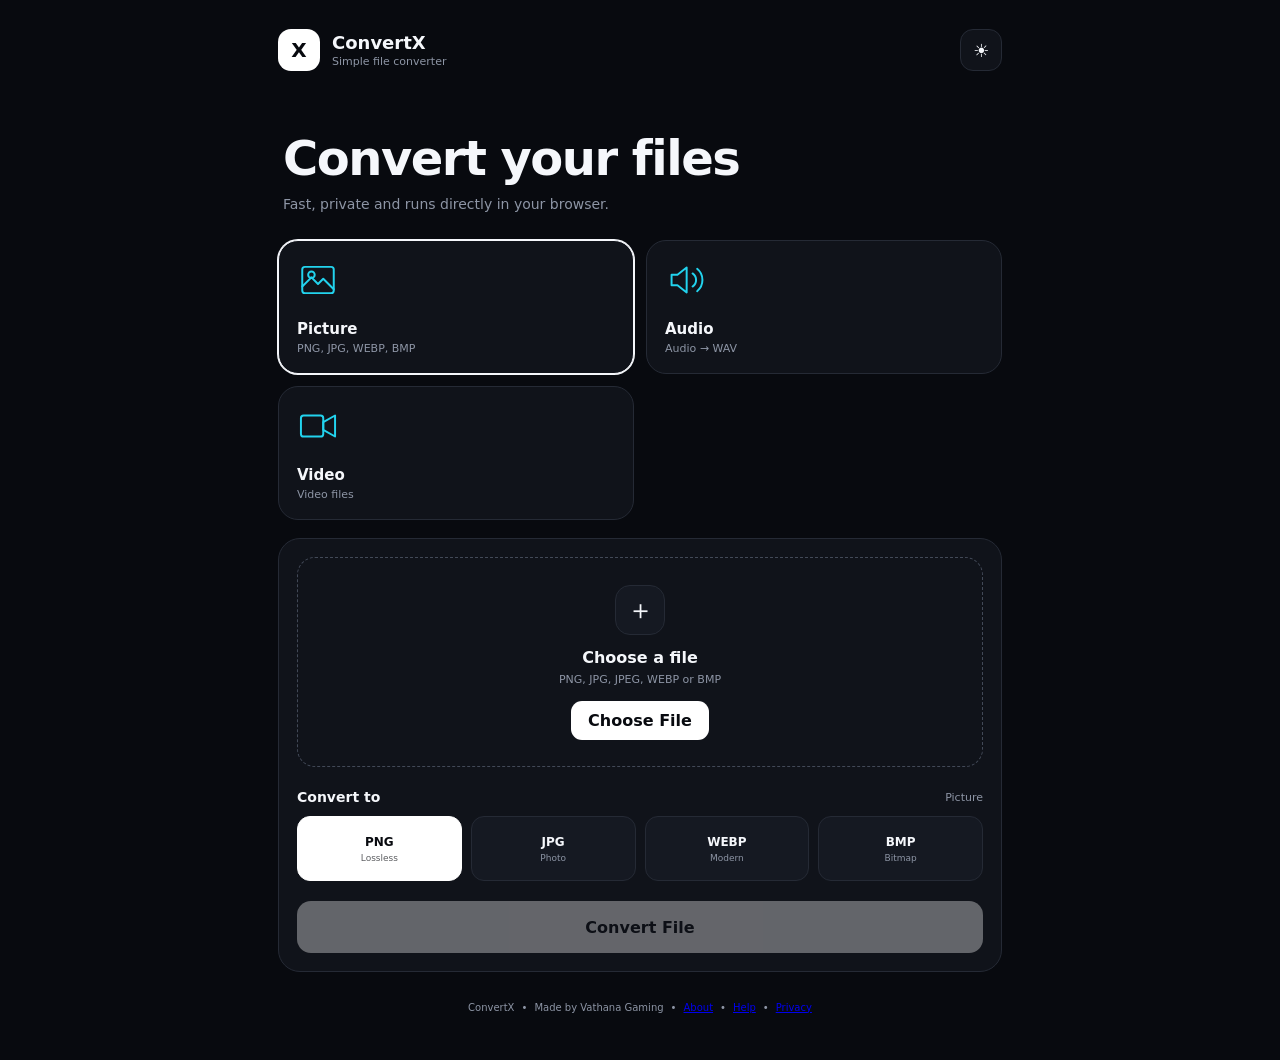
==== commit 4e7708ac: "Update index.html" ====
--- a/index.html
+++ b/index.html
@@ -3,8 +3,15 @@
 <head>
   <meta charset="UTF-8">
   <meta name="viewport" content="width=device-width, initial-scale=1.0">
+
   <meta name="theme-color" content="#0b0d12">
+  <meta name="description" content="ConvertX - Simple file converter">
+
   <title>ConvertX</title>
+
+  <!-- ConvertX browser icon -->
+  <link rel="icon" type="image/png" href="favicon.png">
+
   <link rel="stylesheet" href="style.css">
 </head>
 
@@ -14,13 +21,19 @@
     <header class="topbar">
       <div class="brand">
         <div class="logo">X</div>
+
         <div>
           <h1>ConvertX</h1>
           <p>Simple file converter</p>
         </div>
       </div>
 
-      <button id="themeBtn" class="icon-btn" type="button" aria-label="Toggle theme">
+      <button
+        id="themeBtn"
+        class="icon-btn"
+        type="button"
+        aria-label="Toggle theme"
+      >
         ☀
       </button>
     </header>
@@ -32,134 +45,344 @@
         <p>Fast, private and runs directly in your browser.</p>
       </section>
 
+
       <section class="type-grid">
 
-        <button class="type-card active" data-type="image" type="button">
-          <span class="type-icon">🖼️</span>
+        <!-- Picture -->
+        <button
+          class="type-card active"
+          data-type="image"
+          type="button"
+        >
+          <span class="type-icon">
+            <img
+              src="picture.svg"
+              alt="Picture"
+              width="42"
+              height="42"
+            >
+          </span>
+
           <span class="type-name">Picture</span>
-          <span class="type-desc">PNG, JPG, WEBP, BMP</span>
+
+          <span class="type-desc">
+            PNG, JPG, WEBP, BMP
+          </span>
         </button>
 
-        <button class="type-card" data-type="audio" type="button">
-          <span class="type-icon">🎵</span>
+
+        <!-- Audio -->
+        <button
+          class="type-card"
+          data-type="audio"
+          type="button"
+        >
+          <span class="type-icon">
+            <img
+              src="sound.svg"
+              alt="Audio"
+              width="42"
+              height="42"
+            >
+          </span>
+
           <span class="type-name">Audio</span>
-          <span class="type-desc">Audio → WAV</span>
+
+          <span class="type-desc">
+            Audio → WAV
+          </span>
         </button>
 
+
+        <!-- Video -->
+        <button
+          class="type-card"
+          data-type="video"
+          type="button"
+        >
+          <span class="type-icon">
+            <img
+              src="video.svg"
+              alt="Video"
+              width="42"
+              height="42"
+            >
+          </span>
+
+          <span class="type-name">Video</span>
+
+          <span class="type-desc">
+            Video files
+          </span>
+        </button>
+
       </section>
 
+
       <section id="converter" class="converter">
 
         <div id="fileBox" class="file-box">
-          <input id="fileInput" type="file">
+
+          <input
+            id="fileInput"
+            type="file"
+          >
 
           <div class="upload-icon">＋</div>
 
           <h3>Choose a file</h3>
-          <p id="fileHint">PNG, JPG, JPEG, WEBP or BMP</p>
-
-          <button id="chooseBtn" class="primary-btn" type="button">
+
+          <p id="fileHint">
+            PNG, JPG, JPEG, WEBP or BMP
+          </p>
+
+          <button
+            id="chooseBtn"
+            class="primary-btn"
+            type="button"
+          >
             Choose File
           </button>
 
+
           <div id="fileInfo" class="file-info hidden">
+
             <div>
-              <strong id="fileName">file.png</strong>
-              <span id="fileSize">0 KB</span>
+              <strong id="fileName">
+                file.png
+              </strong>
+
+              <span id="fileSize">
+                0 KB
+              </span>
             </div>
 
-            <button id="removeBtn" class="remove-btn" type="button">
+            <button
+              id="removeBtn"
+              class="remove-btn"
+              type="button"
+            >
               ×
             </button>
-          </div>
-        </div>
+
+          </div>
+
+        </div>
+
 
         <div id="formatSection" class="format-section">
 
           <div class="section-title">
+
             <h3>Convert to</h3>
-            <span id="formatLabel">Picture</span>
-          </div>
-
-          <div id="imageFormats" class="format-grid">
-
-            <button class="format-btn active" data-format="png" type="button">
+
+            <span id="formatLabel">
+              Picture
+            </span>
+
+          </div>
+
+
+          <!-- Picture formats -->
+          <div
+            id="imageFormats"
+            class="format-grid"
+          >
+
+            <button
+              class="format-btn active"
+              data-format="png"
+              type="button"
+            >
               <b>PNG</b>
               <small>Lossless</small>
             </button>
 
-            <button class="format-btn" data-format="jpg" type="button">
+
+            <button
+              class="format-btn"
+              data-format="jpg"
+              type="button"
+            >
               <b>JPG</b>
               <small>Photo</small>
             </button>
 
-            <button class="format-btn" data-format="webp" type="button">
+
+            <button
+              class="format-btn"
+              data-format="webp"
+              type="button"
+            >
               <b>WEBP</b>
               <small>Modern</small>
             </button>
 
-            <button class="format-btn" data-format="bmp" type="button">
+
+            <button
+              class="format-btn"
+              data-format="bmp"
+              type="button"
+            >
               <b>BMP</b>
               <small>Bitmap</small>
             </button>
 
           </div>
 
-          <div id="audioFormats" class="format-grid hidden">
-
-            <button class="format-btn active" data-format="wav" type="button">
+
+          <!-- Audio formats -->
+          <div
+            id="audioFormats"
+            class="format-grid hidden"
+          >
+
+            <button
+              class="format-btn active"
+              data-format="wav"
+              type="button"
+            >
               <b>WAV</b>
               <small>PCM audio</small>
             </button>
 
           </div>
 
-        </div>
-
-        <button id="convertBtn" class="convert-btn" type="button" disabled>
+
+          <!-- Video formats -->
+          <div
+            id="videoFormats"
+            class="format-grid hidden"
+          >
+
+            <button
+              class="format-btn active"
+              data-format="mp4"
+              type="button"
+            >
+              <b>MP4</b>
+              <small>Video</small>
+            </button>
+
+          </div>
+
+        </div>
+
+
+        <button
+          id="convertBtn"
+          class="convert-btn"
+          type="button"
+          disabled
+        >
           Convert File
         </button>
 
-        <div id="progressArea" class="progress-area hidden">
+
+        <div
+          id="progressArea"
+          class="progress-area hidden"
+        >
+
           <div class="progress-top">
-            <span id="progressText">Converting...</span>
-            <span id="progressPercent">0%</span>
-          </div>
+
+            <span id="progressText">
+              Converting...
+            </span>
+
+            <span id="progressPercent">
+              0%
+            </span>
+
+          </div>
+
 
           <div class="progress-track">
+
             <div id="progressBar"></div>
-          </div>
-        </div>
-
-        <div id="resultBox" class="result-box hidden">
-
-          <div class="success-icon">✓</div>
+
+          </div>
+
+        </div>
+
+
+        <div
+          id="resultBox"
+          class="result-box hidden"
+        >
+
+          <div class="success-icon">
+            ✓
+          </div>
+
 
           <div class="result-text">
-            <strong id="resultName">Converted file</strong>
-            <span id="resultDetails">Ready to download</span>
-          </div>
-
-          <a id="downloadBtn" class="download-btn" href="#" download>
+
+            <strong id="resultName">
+              Converted file
+            </strong>
+
+            <span id="resultDetails">
+              Ready to download
+            </span>
+
+          </div>
+
+
+          <a
+            id="downloadBtn"
+            class="download-btn"
+            href="#"
+            download
+          >
             Download
           </a>
 
         </div>
 
-        <div id="errorBox" class="error-box hidden"></div>
+
+        <div
+          id="errorBox"
+          class="error-box hidden"
+        ></div>
 
       </section>
 
     </main>
 
+
     <footer>
+
       <span>ConvertX</span>
+
       <span>•</span>
+
       <span>Made by Vathana Gaming</span>
+
+      <span>•</span>
+
+      <a href="about.html">
+        About
+      </a>
+
+      <span>•</span>
+
+      <a href="help.html">
+        Help
+      </a>
+
+      <span>•</span>
+
+      <a href="privacy.html">
+        Privacy
+      </a>
+
     </footer>
 
   </div>
 
+
   <script src="script.js"></script>
+
 </body>
 </html>
--- a/style.css
+++ b/style.css
@@ -1,33 +1,36 @@
 * {
   box-sizing: border-box;
+  -webkit-tap-highlight-color: transparent;
+}
+
+:root {
+  --bg: #080a0f;
+  --panel: #10131a;
+  --panel2: #151922;
+  --border: #252a35;
+  --text: #f5f7fb;
+  --muted: #8d95a5;
+  --accent: #ffffff;
+  --accentText: #080a0f;
+  --danger: #ff6262;
+  --success: #62e29b;
+}
+
+body.light {
+  --bg: #f3f5f8;
+  --panel: #ffffff;
+  --panel2: #f7f8fa;
+  --border: #dfe3e9;
+  --text: #111318;
+  --muted: #6c7380;
+  --accent: #111318;
+  --accentText: #ffffff;
+}
+
+html,
+body {
   margin: 0;
-  padding: 0;
-}
-
-:root {
-  --bg: #090b10;
-  --panel: #11141b;
-  --panel2: #171b24;
-  --border: #292e3a;
-  --text: #f5f7fb;
-  --muted: #8f97a8;
-  --accent: #7c5cff;
-  --accent2: #6344e8;
-  --danger: #ff5d6c;
-  --success: #42d392;
-}
-
-body.light {
-  --bg: #f3f5f9;
-  --panel: #ffffff;
-  --panel2: #f1f3f7;
-  --border: #dfe3eb;
-  --text: #11131a;
-  --muted: #687080;
-}
-
-body {
-  min-height: 100vh;
+  min-height: 100%;
   background: var(--bg);
   color: var(--text);
   font-family:
@@ -37,14 +40,15 @@
     BlinkMacSystemFont,
     "Segoe UI",
     sans-serif;
-
-  transition:
-    background 0.25s ease,
-    color 0.25s ease;
+}
+
+body {
+  min-height: 100vh;
 }
 
 button,
-input {
+input,
+a {
   font: inherit;
 }
 
@@ -53,21 +57,19 @@
 }
 
 .app {
-  width: min(960px, calc(100% - 28px));
+  width: min(760px, 100%);
+  min-height: 100vh;
   margin: auto;
-  min-height: 100vh;
-}
-
-/* TOP BAR */
+  padding: 18px;
+  display: flex;
+  flex-direction: column;
+}
 
 .topbar {
-  height: 76px;
-
+  height: 64px;
   display: flex;
   align-items: center;
   justify-content: space-between;
-
-  border-bottom: 1px solid var(--border);
 }
 
 .brand {
@@ -79,655 +81,450 @@
 .logo {
   width: 42px;
   height: 42px;
-
+  border-radius: 13px;
+  background: var(--accent);
+  color: var(--accentText);
   display: grid;
   place-items: center;
-
+  font-weight: 900;
+  font-size: 20px;
+}
+
+.brand h1 {
+  margin: 0;
+  font-size: 18px;
+}
+
+.brand p {
+  margin: 2px 0 0;
+  color: var(--muted);
+  font-size: 11px;
+}
+
+.icon-btn {
+  width: 42px;
+  height: 42px;
   border-radius: 13px;
-
-  background: linear-gradient(
-    135deg,
-    var(--accent),
-    #9a7dff
-  );
-
-  color: white;
-  font-size: 22px;
-  font-weight: 900;
-
-  box-shadow:
-    0 8px 25px rgba(124, 92, 255, 0.25);
-}
-
-.brand h1 {
+  background: var(--panel);
+  border: 1px solid var(--border);
+  color: var(--text);
+  cursor: pointer;
   font-size: 18px;
 }
 
-.brand p {
-  color: var(--muted);
-  font-size: 12px;
-  margin-top: 2px;
-}
-
-.top-actions {
-  display: flex;
-  gap: 8px;
-}
-
-.icon-btn {
-  width: 40px;
-  height: 40px;
-
-  border-radius: 12px;
-
-  background: var(--panel);
-  border: 1px solid var(--border);
-
-  color: var(--text);
-
-  cursor: pointer;
-
-  transition: 0.2s;
-}
-
-.icon-btn:hover {
-  transform: translateY(-2px);
-  border-color: var(--accent);
-}
-
-/* HERO */
+.icon-btn:active,
+.primary-btn:active,
+.convert-btn:active,
+.download-btn:active,
+.type-card:active,
+.format-btn:active {
+  transform: scale(.97);
+}
 
 .hero {
-  text-align: center;
-  padding: 55px 10px 35px;
-}
-
-.badge {
-  display: inline-block;
-
-  padding: 7px 12px;
-
-  border-radius: 999px;
-
-  background: rgba(124, 92, 255, 0.12);
-  color: #9f8bff;
-
-  font-size: 12px;
-  font-weight: 700;
-
-  margin-bottom: 15px;
+  padding: 48px 5px 28px;
 }
 
 .hero h2 {
-  font-size: clamp(30px, 6vw, 52px);
+  margin: 0;
+  font-size: clamp(30px, 7vw, 48px);
   letter-spacing: -1.5px;
 }
 
 .hero p {
-  margin-top: 10px;
-  color: var(--muted);
-}
-
-/* TYPE */
-
-.type-section {
+  margin: 10px 0 0;
+  color: var(--muted);
+  font-size: 14px;
+}
+
+.type-grid {
   display: grid;
-  grid-template-columns: repeat(3, 1fr);
+  grid-template-columns: 1fr 1fr;
   gap: 12px;
-
-  margin-bottom: 18px;
 }
 
 .type-card {
-  padding: 20px;
-
-  display: flex;
-  flex-direction: column;
-  align-items: flex-start;
-
   text-align: left;
-
+  min-height: 125px;
+  padding: 18px;
+  border-radius: 20px;
   background: var(--panel);
   color: var(--text);
-
-  border: 1px solid var(--border);
-  border-radius: 18px;
-
-  cursor: pointer;
-
-  transition: 0.2s;
+  border: 1px solid var(--border);
+  cursor: pointer;
+  transition: .18s ease;
 }
 
 .type-card:hover {
-  transform: translateY(-2px);
-  border-color: var(--accent);
+  border-color: #555d6d;
 }
 
 .type-card.active {
-  border-color: var(--accent);
-
-  background:
-    linear-gradient(
-      145deg,
-      rgba(124, 92, 255, 0.17),
-      var(--panel)
-    );
+  border-color: var(--text);
+  box-shadow: 0 0 0 1px var(--text);
 }
 
 .type-icon {
-  font-size: 28px;
-  margin-bottom: 10px;
-}
-
-.type-card strong {
+  display: block;
+  font-size: 25px;
+  margin-bottom: 13px;
+}
+
+.type-name {
+  display: block;
+  font-weight: 800;
   font-size: 15px;
 }
 
-.type-card small {
-  color: var(--muted);
-  margin-top: 5px;
-  font-size: 12px;
-}
-
-/* CONVERTER */
+.type-desc {
+  display: block;
+  color: var(--muted);
+  font-size: 11px;
+  margin-top: 4px;
+}
 
 .converter {
+  margin-top: 18px;
+  padding: 18px;
+  border-radius: 22px;
   background: var(--panel);
   border: 1px solid var(--border);
-  border-radius: 24px;
-
-  padding: 20px;
-
-  box-shadow:
-    0 15px 50px rgba(0, 0, 0, 0.12);
-}
-
-/* FILE BOX */
+}
 
 .file-box {
   position: relative;
-
-  min-height: 270px;
-
-  border: 1.5px dashed var(--border);
-  border-radius: 19px;
-
+  min-height: 210px;
+  border: 1px dashed #424957;
+  border-radius: 18px;
   display: flex;
   flex-direction: column;
   align-items: center;
   justify-content: center;
-
+  padding: 25px;
   text-align: center;
-
-  cursor: pointer;
-
-  transition: 0.2s;
+  cursor: pointer;
+  transition: .18s ease;
 }
 
 .file-box:hover {
-  border-color: var(--accent);
-  background: rgba(124, 92, 255, 0.04);
-}
-
-/*
-  IMPORTANT:
-  The file input does NOT cover the whole page.
-  This prevents the "nothing is clickable" bug.
-*/
+  border-color: var(--text);
+  background: var(--panel2);
+}
+
+.file-box.dragging {
+  border-color: var(--text);
+  background: var(--panel2);
+}
 
 #fileInput {
   position: absolute;
-
   width: 1px;
   height: 1px;
-
   opacity: 0;
-
   pointer-events: none;
 }
 
 .upload-icon {
-  width: 62px;
-  height: 62px;
-
+  width: 50px;
+  height: 50px;
+  border-radius: 15px;
+  background: var(--panel2);
+  border: 1px solid var(--border);
   display: grid;
   place-items: center;
-
-  border-radius: 18px;
-
-  background: rgba(124, 92, 255, 0.13);
-
-  color: var(--accent);
-
-  font-size: 35px;
-
-  margin-bottom: 15px;
+  font-size: 27px;
+  margin-bottom: 13px;
 }
 
 .file-box h3 {
-  font-size: 18px;
+  margin: 0;
+  font-size: 16px;
 }
 
 .file-box p {
   color: var(--muted);
-  font-size: 13px;
-
-  margin-top: 7px;
-}
-
-.browse-btn {
-  margin-top: 18px;
-
-  padding: 10px 16px;
-
+  margin: 6px 0 15px;
+  font-size: 11px;
+}
+
+.primary-btn {
+  background: var(--accent);
+  color: var(--accentText);
+  padding: 10px 17px;
   border-radius: 11px;
-
-  background: var(--accent);
-  color: white;
-
-  font-size: 13px;
-  font-weight: 700;
-}
-
-/* FILE INFO */
+  font-weight: 800;
+  cursor: pointer;
+}
 
 .file-info {
-  display: flex;
-  align-items: center;
-  gap: 13px;
-
-  padding: 14px;
-
-  background: var(--panel2);
-
-  border: 1px solid var(--border);
-  border-radius: 15px;
-}
-
-.file-icon {
-  width: 45px;
-  height: 45px;
-
-  display: grid;
-  place-items: center;
-
-  background: rgba(124, 92, 255, 0.12);
-
+  width: 100%;
+  margin-top: 14px;
+  padding: 11px 12px;
+  background: var(--panel2);
+  border: 1px solid var(--border);
   border-radius: 12px;
-
-  font-size: 21px;
-}
-
-.file-details {
-  min-width: 0;
-  flex: 1;
-
-  display: flex;
-  flex-direction: column;
-  gap: 4px;
-}
-
-.file-details strong {
+  display: flex;
+  align-items: center;
+  justify-content: space-between;
+  text-align: left;
+}
+
+.file-info strong,
+.file-info span {
+  display: block;
   overflow: hidden;
   text-overflow: ellipsis;
   white-space: nowrap;
-
-  font-size: 14px;
-}
-
-.file-details span {
-  color: var(--muted);
+  max-width: 270px;
+}
+
+.file-info strong {
   font-size: 12px;
 }
 
+.file-info span {
+  color: var(--muted);
+  font-size: 10px;
+  margin-top: 3px;
+}
+
 .remove-btn {
-  width: 35px;
-  height: 35px;
-
-  border-radius: 10px;
-
+  width: 30px;
+  height: 30px;
+  border-radius: 9px;
   background: transparent;
   color: var(--danger);
-
-  cursor: pointer;
-
-  font-size: 23px;
-}
-
-.remove-btn:hover {
-  background: rgba(255, 93, 108, 0.1);
-}
-
-/* FORMAT */
-
-.hidden {
-  display: none !important;
-}
-
-#formatArea {
-  margin-top: 24px;
+  cursor: pointer;
+  font-size: 21px;
+}
+
+.format-section {
+  margin-top: 22px;
 }
 
 .section-title {
   display: flex;
-  align-items: center;
   justify-content: space-between;
-
-  margin-bottom: 12px;
+  align-items: center;
+  margin-bottom: 11px;
 }
 
 .section-title h3 {
-  font-size: 15px;
+  margin: 0;
+  font-size: 14px;
 }
 
 .section-title span {
   color: var(--muted);
-  font-size: 12px;
-}
-
-.formats {
+  font-size: 11px;
+}
+
+.format-grid {
   display: grid;
   grid-template-columns: repeat(4, 1fr);
   gap: 9px;
 }
 
 .format-btn {
-  min-height: 48px;
-
+  min-height: 65px;
+  border-radius: 13px;
+  border: 1px solid var(--border);
   background: var(--panel2);
   color: var(--text);
-
-  border: 1px solid var(--border);
-  border-radius: 12px;
-
-  cursor: pointer;
-
+  cursor: pointer;
+  transition: .16s ease;
+}
+
+.format-btn b {
+  display: block;
   font-size: 12px;
-  font-weight: 800;
-
-  transition: 0.2s;
-}
-
-.format-btn:hover {
-  border-color: var(--accent);
+}
+
+.format-btn small {
+  display: block;
+  margin-top: 4px;
+  color: var(--muted);
+  font-size: 9px;
 }
 
 .format-btn.active {
   background: var(--accent);
+  color: var(--accentText);
   border-color: var(--accent);
-
-  color: white;
-}
-
-/* CONVERT */
+}
+
+.format-btn.active small {
+  color: inherit;
+  opacity: .65;
+}
 
 .convert-btn {
   width: 100%;
-
-  margin-top: 15px;
-  padding: 15px;
-
-  border-radius: 13px;
-
+  height: 52px;
+  margin-top: 20px;
+  border-radius: 14px;
   background: var(--accent);
-  color: white;
-
-  font-weight: 800;
-
-  cursor: pointer;
-
-  transition: 0.2s;
-}
-
-.convert-btn:hover:not(:disabled) {
-  background: var(--accent2);
-  transform: translateY(-1px);
+  color: var(--accentText);
+  font-weight: 900;
+  cursor: pointer;
+  transition: .18s ease;
 }
 
 .convert-btn:disabled {
-  opacity: 0.45;
+  opacity: .35;
   cursor: not-allowed;
 }
 
-/* PROGRESS */
-
-#progressArea {
-  margin-top: 22px;
-}
-
-.progress-header {
+.progress-area {
+  margin-top: 18px;
+}
+
+.progress-top {
   display: flex;
   justify-content: space-between;
-
-  margin-bottom: 8px;
-
-  font-size: 12px;
-}
-
-.progress-header span:last-child {
-  color: var(--accent);
-  font-weight: 800;
-}
-
-.progress {
-  height: 9px;
-
+  font-size: 11px;
+  margin-bottom: 7px;
+  color: var(--muted);
+}
+
+.progress-track {
+  height: 7px;
+  background: var(--panel2);
+  border-radius: 10px;
   overflow: hidden;
-
-  background: var(--panel2);
-
-  border-radius: 999px;
 }
 
 #progressBar {
   width: 0%;
   height: 100%;
-
-  background: var(--accent);
-
+  background: var(--text);
   border-radius: inherit;
-
-  transition: width 0.2s;
-}
-
-/* RESULT */
-
-.result {
-  text-align: center;
-
-  margin-top: 22px;
-
-  padding: 28px 15px;
-
-  background: var(--panel2);
-
-  border: 1px solid var(--border);
-
-  border-radius: 18px;
+  transition: width .2s ease;
+}
+
+.result-box {
+  margin-top: 16px;
+  padding: 13px;
+  border-radius: 15px;
+  background: var(--panel2);
+  border: 1px solid var(--border);
+  display: flex;
+  align-items: center;
+  gap: 11px;
 }
 
 .success-icon {
-  width: 55px;
-  height: 55px;
-
-  margin: auto auto 12px;
-
+  width: 36px;
+  height: 36px;
+  border-radius: 11px;
+  background: var(--success);
+  color: #07130c;
   display: grid;
   place-items: center;
-
-  border-radius: 50%;
-
-  background: rgba(66, 211, 146, 0.13);
-  color: var(--success);
-
-  font-size: 27px;
   font-weight: 900;
 }
 
-.result h3 {
-  font-size: 17px;
-}
-
-#resultName {
-  color: var(--muted);
-
-  margin-top: 7px;
-
-  font-size: 12px;
-
-  word-break: break-all;
-}
-
-.download-btn,
-.new-btn {
-  width: 100%;
-
-  padding: 13px;
-
+.result-text {
+  min-width: 0;
+  flex: 1;
+}
+
+.result-text strong,
+.result-text span {
+  display: block;
+  overflow: hidden;
+  white-space: nowrap;
+  text-overflow: ellipsis;
+}
+
+.result-text strong {
+  font-size: 11px;
+}
+
+.result-text span {
+  color: var(--muted);
+  font-size: 9px;
+  margin-top: 3px;
+}
+
+.download-btn {
+  text-decoration: none;
+  background: var(--accent);
+  color: var(--accentText);
+  padding: 9px 12px;
+  border-radius: 10px;
+  font-size: 10px;
+  font-weight: 800;
+  white-space: nowrap;
+}
+
+.error-box {
+  margin-top: 14px;
+  padding: 12px;
   border-radius: 12px;
-
-  cursor: pointer;
-
-  font-weight: 800;
-}
-
-.download-btn {
-  margin-top: 18px;
-
-  background: var(--accent);
-  color: white;
-}
-
-.new-btn {
-  margin-top: 9px;
-
-  background: transparent;
-  color: var(--text);
-
-  border: 1px solid var(--border);
-}
-
-/* MESSAGE */
-
-.message {
-  margin-top: 15px;
-
-  padding: 13px;
-
-  border-radius: 12px;
-
-  background: rgba(255, 93, 108, 0.08);
-
-  border: 1px solid rgba(255, 93, 108, 0.25);
-
-  color: #ff8290;
-
-  font-size: 12px;
-
-  text-align: center;
-}
-
-/* NOTICE */
-
-.notice {
-  margin-top: 15px;
-
-  padding: 17px;
-
-  border-radius: 16px;
-
-  background: var(--panel);
-
-  border: 1px solid var(--border);
-}
-
-.notice strong {
-  font-size: 13px;
-}
-
-.notice p {
-  color: var(--muted);
-
-  font-size: 12px;
-  line-height: 1.6;
-
-  margin-top: 5px;
-}
-
-/* FOOTER */
+  background: rgba(255, 70, 70, .09);
+  border: 1px solid rgba(255, 70, 70, .25);
+  color: var(--danger);
+  font-size: 11px;
+}
 
 footer {
-  padding: 25px 0;
-
-  display: flex;
+  min-height: 70px;
+  display: flex;
+  align-items: center;
   justify-content: center;
-  gap: 8px;
-
-  color: var(--muted);
-
-  font-size: 11px;
-}
-
-/* PHONE MODE */
-
-body.phone .app {
-  width: min(430px, calc(100% - 20px));
-}
-
-body.phone .hero {
-  padding-top: 35px;
-}
-
-body.phone .type-section {
-  grid-template-columns: 1fr;
-}
-
-body.phone .type-card {
-  padding: 14px;
-  display: grid;
-  grid-template-columns: 40px 1fr;
-  grid-template-rows: auto auto;
-  column-gap: 10px;
-}
-
-body.phone .type-icon {
-  grid-row: span 2;
-  margin: 0;
-}
-
-body.phone .formats {
-  grid-template-columns: repeat(3, 1fr);
-}
-
-body.phone .converter {
-  padding: 13px;
-  border-radius: 19px;
-}
-
-/* SMALL SCREEN */
-
-@media (max-width: 600px) {
+  gap: 7px;
+  color: var(--muted);
+  font-size: 10px;
+}
+
+.hidden {
+  display: none !important;
+}
+
+@media (max-width: 560px) {
   .app {
-    width: calc(100% - 18px);
+    padding: 13px;
   }
 
   .hero {
-    padding-top: 38px;
-  }
-
-  .type-section {
+    padding: 35px 3px 22px;
+  }
+
+  .hero h2 {
+    font-size: 31px;
+  }
+
+  .type-grid {
     grid-template-columns: 1fr;
   }
 
   .type-card {
-    padding: 15px;
-  }
-
-  .formats {
-    grid-template-columns: repeat(3, 1fr);
+    min-height: 105px;
+  }
+
+  .format-grid {
+    grid-template-columns: repeat(2, 1fr);
+  }
+
+  .converter {
+    padding: 13px;
   }
 
   .file-box {
-    min-height: 230px;
+    min-height: 190px;
+  }
+
+  .result-box {
+    flex-wrap: wrap;
+  }
+
+  .result-text {
+    width: calc(100% - 50px);
+  }
+
+  .download-btn {
+    width: 100%;
+    text-align: center;
   }
 }
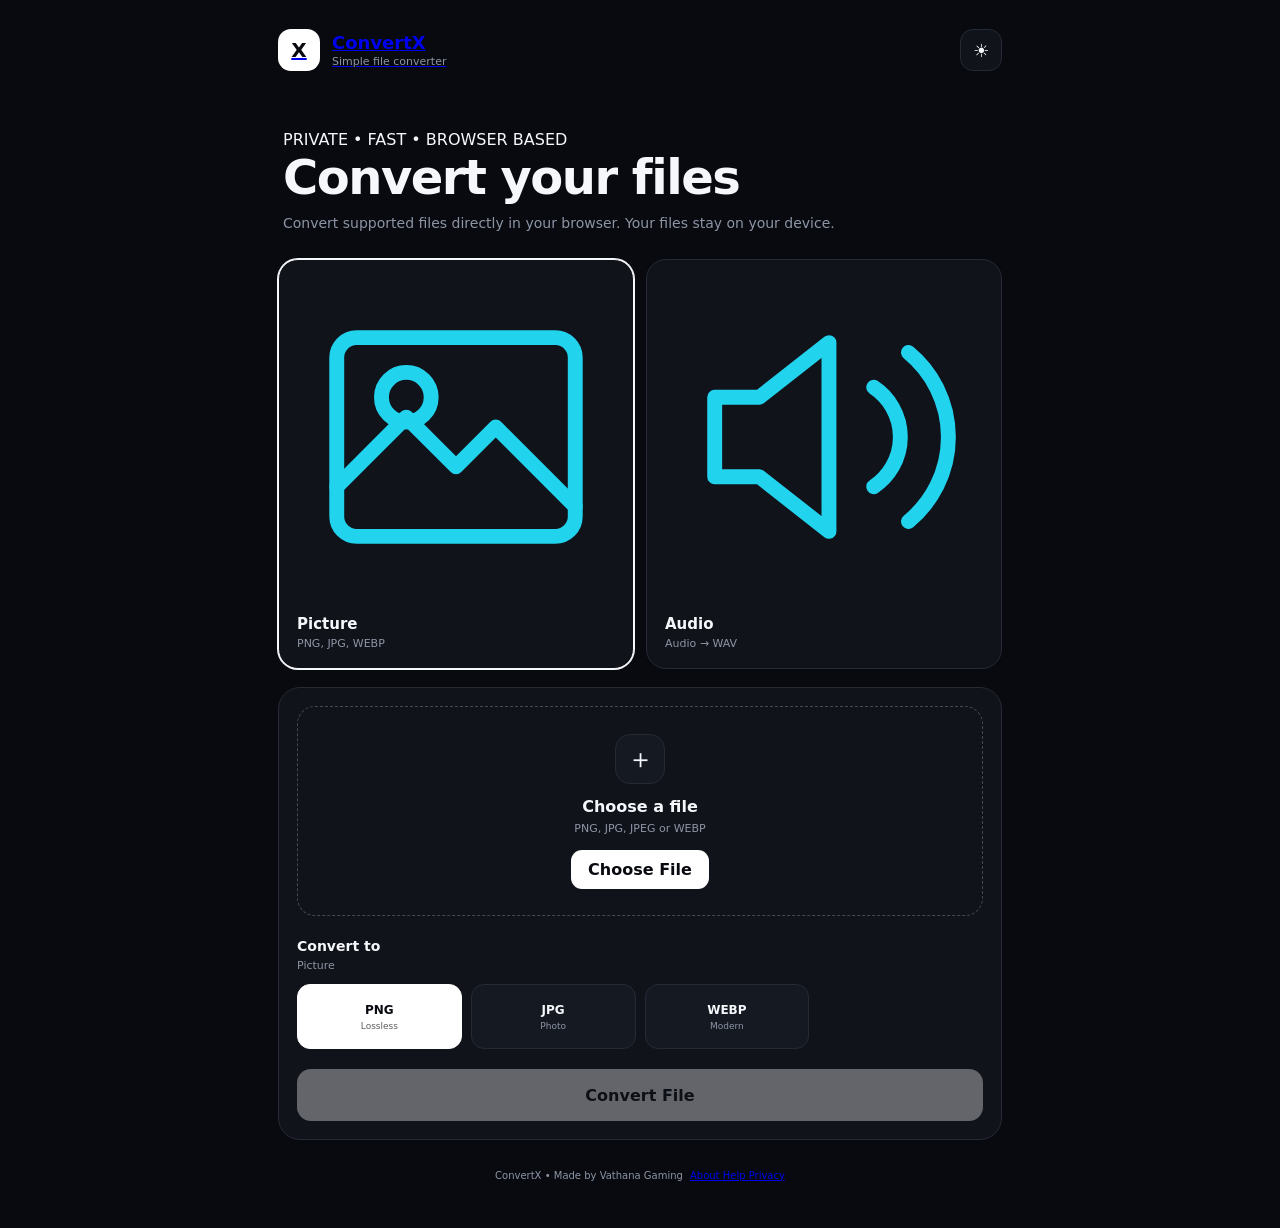
==== commit 5a8e6049: "Update index.html" ====
--- a/index.html
+++ b/index.html
@@ -3,386 +3,332 @@
 <head>
   <meta charset="UTF-8">
   <meta name="viewport" content="width=device-width, initial-scale=1.0">
-
   <meta name="theme-color" content="#0b0d12">
-  <meta name="description" content="ConvertX - Simple file converter">
+  <meta name="description" content="ConvertX - Simple browser file converter">
 
   <title>ConvertX</title>
 
-  <!-- ConvertX browser icon -->
-  <link rel="icon" type="image/png" href="favicon.png">
-
+  <link rel="icon" type="image/png" href="assets/favicon.png">
   <link rel="stylesheet" href="style.css">
 </head>
 
 <body>
-  <div class="app">
-
-    <header class="topbar">
-      <div class="brand">
-        <div class="logo">X</div>
-
-        <div>
-          <h1>ConvertX</h1>
-          <p>Simple file converter</p>
-        </div>
-      </div>
+
+<div class="app">
+
+  <header class="topbar">
+
+    <a class="brand" href="index.html">
+      <div class="logo">X</div>
+
+      <div>
+        <h1>ConvertX</h1>
+        <p>Simple file converter</p>
+      </div>
+    </a>
+
+    <button
+      id="themeBtn"
+      class="icon-btn"
+      type="button"
+      aria-label="Toggle theme"
+    >
+      ☀
+    </button>
+
+  </header>
+
+
+  <main>
+
+    <section class="hero">
+      <div class="hero-badge">PRIVATE • FAST • BROWSER BASED</div>
+
+      <h2>Convert your files</h2>
+
+      <p>
+        Convert supported files directly in your browser.
+        Your files stay on your device.
+      </p>
+    </section>
+
+
+    <section class="type-grid">
 
       <button
-        id="themeBtn"
-        class="icon-btn"
+        class="type-card active"
+        data-type="image"
         type="button"
-        aria-label="Toggle theme"
-      >
-        ☀
+      >
+        <span class="type-icon">
+          <img src="assets/picture.svg" alt="">
+        </span>
+
+        <span class="type-name">Picture</span>
+
+        <span class="type-desc">
+          PNG, JPG, WEBP
+        </span>
       </button>
-    </header>
-
-    <main>
-
-      <section class="hero">
-        <h2>Convert your files</h2>
-        <p>Fast, private and runs directly in your browser.</p>
-      </section>
-
-
-      <section class="type-grid">
-
-        <!-- Picture -->
+
+
+      <button
+        class="type-card"
+        data-type="audio"
+        type="button"
+      >
+        <span class="type-icon">
+          <img src="assets/sound.svg" alt="">
+        </span>
+
+        <span class="type-name">Audio</span>
+
+        <span class="type-desc">
+          Audio → WAV
+        </span>
+      </button>
+
+    </section>
+
+
+    <section id="converter" class="converter">
+
+      <div id="fileBox" class="file-box">
+
+        <input
+          id="fileInput"
+          type="file"
+          hidden
+        >
+
+        <div class="upload-icon">＋</div>
+
+        <h3 id="fileTitle">
+          Choose a file
+        </h3>
+
+        <p id="fileHint">
+          PNG, JPG, JPEG or WEBP
+        </p>
+
         <button
-          class="type-card active"
-          data-type="image"
+          id="chooseBtn"
+          class="primary-btn"
           type="button"
         >
-          <span class="type-icon">
-            <img
-              src="picture.svg"
-              alt="Picture"
-              width="42"
-              height="42"
-            >
-          </span>
-
-          <span class="type-name">Picture</span>
-
-          <span class="type-desc">
-            PNG, JPG, WEBP, BMP
-          </span>
+          Choose File
         </button>
 
 
-        <!-- Audio -->
-        <button
-          class="type-card"
-          data-type="audio"
-          type="button"
-        >
-          <span class="type-icon">
-            <img
-              src="sound.svg"
-              alt="Audio"
-              width="42"
-              height="42"
-            >
-          </span>
-
-          <span class="type-name">Audio</span>
-
-          <span class="type-desc">
-            Audio → WAV
-          </span>
-        </button>
-
-
-        <!-- Video -->
-        <button
-          class="type-card"
-          data-type="video"
-          type="button"
-        >
-          <span class="type-icon">
-            <img
-              src="video.svg"
-              alt="Video"
-              width="42"
-              height="42"
-            >
-          </span>
-
-          <span class="type-name">Video</span>
-
-          <span class="type-desc">
-            Video files
-          </span>
-        </button>
-
-      </section>
-
-
-      <section id="converter" class="converter">
-
-        <div id="fileBox" class="file-box">
-
-          <input
-            id="fileInput"
-            type="file"
-          >
-
-          <div class="upload-icon">＋</div>
-
-          <h3>Choose a file</h3>
-
-          <p id="fileHint">
-            PNG, JPG, JPEG, WEBP or BMP
-          </p>
-
-          <button
-            id="chooseBtn"
-            class="primary-btn"
-            type="button"
-          >
-            Choose File
-          </button>
-
-
-          <div id="fileInfo" class="file-info hidden">
-
-            <div>
-              <strong id="fileName">
-                file.png
-              </strong>
-
-              <span id="fileSize">
-                0 KB
-              </span>
-            </div>
-
-            <button
-              id="removeBtn"
-              class="remove-btn"
-              type="button"
-            >
-              ×
-            </button>
+        <div id="fileInfo" class="file-info hidden">
+
+          <div class="file-details">
+
+            <strong id="fileName">
+              file.png
+            </strong>
+
+            <span id="fileSize">
+              0 KB
+            </span>
 
           </div>
 
-        </div>
-
-
-        <div id="formatSection" class="format-section">
-
-          <div class="section-title">
-
+
+          <button
+            id="removeBtn"
+            class="remove-btn"
+            type="button"
+            aria-label="Remove file"
+          >
+            ×
+          </button>
+
+        </div>
+
+      </div>
+
+
+      <div id="formatSection" class="format-section">
+
+        <div class="section-title">
+
+          <div>
             <h3>Convert to</h3>
-
             <span id="formatLabel">
               Picture
             </span>
-
           </div>
 
-
-          <!-- Picture formats -->
-          <div
-            id="imageFormats"
-            class="format-grid"
-          >
-
-            <button
-              class="format-btn active"
-              data-format="png"
-              type="button"
-            >
-              <b>PNG</b>
-              <small>Lossless</small>
-            </button>
-
-
-            <button
-              class="format-btn"
-              data-format="jpg"
-              type="button"
-            >
-              <b>JPG</b>
-              <small>Photo</small>
-            </button>
-
-
-            <button
-              class="format-btn"
-              data-format="webp"
-              type="button"
-            >
-              <b>WEBP</b>
-              <small>Modern</small>
-            </button>
-
-
-            <button
-              class="format-btn"
-              data-format="bmp"
-              type="button"
-            >
-              <b>BMP</b>
-              <small>Bitmap</small>
-            </button>
-
-          </div>
-
-
-          <!-- Audio formats -->
-          <div
-            id="audioFormats"
-            class="format-grid hidden"
-          >
-
-            <button
-              class="format-btn active"
-              data-format="wav"
-              type="button"
-            >
-              <b>WAV</b>
-              <small>PCM audio</small>
-            </button>
-
-          </div>
-
-
-          <!-- Video formats -->
-          <div
-            id="videoFormats"
-            class="format-grid hidden"
-          >
-
-            <button
-              class="format-btn active"
-              data-format="mp4"
-              type="button"
-            >
-              <b>MP4</b>
-              <small>Video</small>
-            </button>
-
-          </div>
-
-        </div>
-
-
-        <button
-          id="convertBtn"
-          class="convert-btn"
-          type="button"
-          disabled
-        >
-          Convert File
-        </button>
+        </div>
 
 
         <div
-          id="progressArea"
-          class="progress-area hidden"
-        >
-
-          <div class="progress-top">
-
-            <span id="progressText">
-              Converting...
-            </span>
-
-            <span id="progressPercent">
-              0%
-            </span>
-
-          </div>
-
-
-          <div class="progress-track">
-
-            <div id="progressBar"></div>
-
-          </div>
+          id="imageFormats"
+          class="format-grid"
+        >
+
+          <button
+            class="format-btn active"
+            data-format="png"
+            type="button"
+          >
+            <b>PNG</b>
+            <small>Lossless</small>
+          </button>
+
+
+          <button
+            class="format-btn"
+            data-format="jpg"
+            type="button"
+          >
+            <b>JPG</b>
+            <small>Photo</small>
+          </button>
+
+
+          <button
+            class="format-btn"
+            data-format="webp"
+            type="button"
+          >
+            <b>WEBP</b>
+            <small>Modern</small>
+          </button>
 
         </div>
 
 
         <div
-          id="resultBox"
-          class="result-box hidden"
-        >
-
-          <div class="success-icon">
-            ✓
-          </div>
-
-
-          <div class="result-text">
-
-            <strong id="resultName">
-              Converted file
-            </strong>
-
-            <span id="resultDetails">
-              Ready to download
-            </span>
-
-          </div>
-
-
-          <a
-            id="downloadBtn"
-            class="download-btn"
-            href="#"
-            download
-          >
-            Download
-          </a>
-
-        </div>
-
-
-        <div
-          id="errorBox"
-          class="error-box hidden"
-        ></div>
-
-      </section>
-
-    </main>
-
-
-    <footer>
-
+          id="audioFormats"
+          class="format-grid hidden"
+        >
+
+          <button
+            class="format-btn active"
+            data-format="wav"
+            type="button"
+          >
+            <b>WAV</b>
+            <small>PCM Audio</small>
+          </button>
+
+        </div>
+
+      </div>
+
+
+      <button
+        id="convertBtn"
+        class="convert-btn"
+        type="button"
+        disabled
+      >
+        Convert File
+      </button>
+
+
+      <div
+        id="progressArea"
+        class="progress-area hidden"
+      >
+
+        <div class="progress-top">
+
+          <span id="progressText">
+            Preparing...
+          </span>
+
+          <span id="progressPercent">
+            0%
+          </span>
+
+        </div>
+
+
+        <div class="progress-track">
+          <div id="progressBar"></div>
+        </div>
+
+      </div>
+
+
+      <div
+        id="resultBox"
+        class="result-box hidden"
+      >
+
+        <div class="success-icon">
+          ✓
+        </div>
+
+
+        <div class="result-text">
+
+          <strong id="resultName">
+            Converted file
+          </strong>
+
+          <span id="resultDetails">
+            Ready to download
+          </span>
+
+        </div>
+
+
+        <a
+          id="downloadBtn"
+          class="download-btn"
+          href="#"
+          download
+        >
+          Download
+        </a>
+
+      </div>
+
+
+      <div
+        id="errorBox"
+        class="error-box hidden"
+      ></div>
+
+    </section>
+
+  </main>
+
+
+  <footer>
+
+    <div class="footer-brand">
       <span>ConvertX</span>
-
       <span>•</span>
-
       <span>Made by Vathana Gaming</span>
-
-      <span>•</span>
-
-      <a href="about.html">
+    </div>
+
+    <nav class="footer-links">
+
+      <a href="pages/about.html">
         About
       </a>
 
-      <span>•</span>
-
-      <a href="help.html">
+      <a href="pages/help.html">
         Help
       </a>
 
-      <span>•</span>
-
-      <a href="privacy.html">
+      <a href="pages/privacy.html">
         Privacy
       </a>
 
-    </footer>
-
-  </div>
-
-
-  <script src="script.js"></script>
+    </nav>
+
+  </footer>
+
+</div>
+
+
+<script src="script.js"></script>
 
 </body>
 </html>
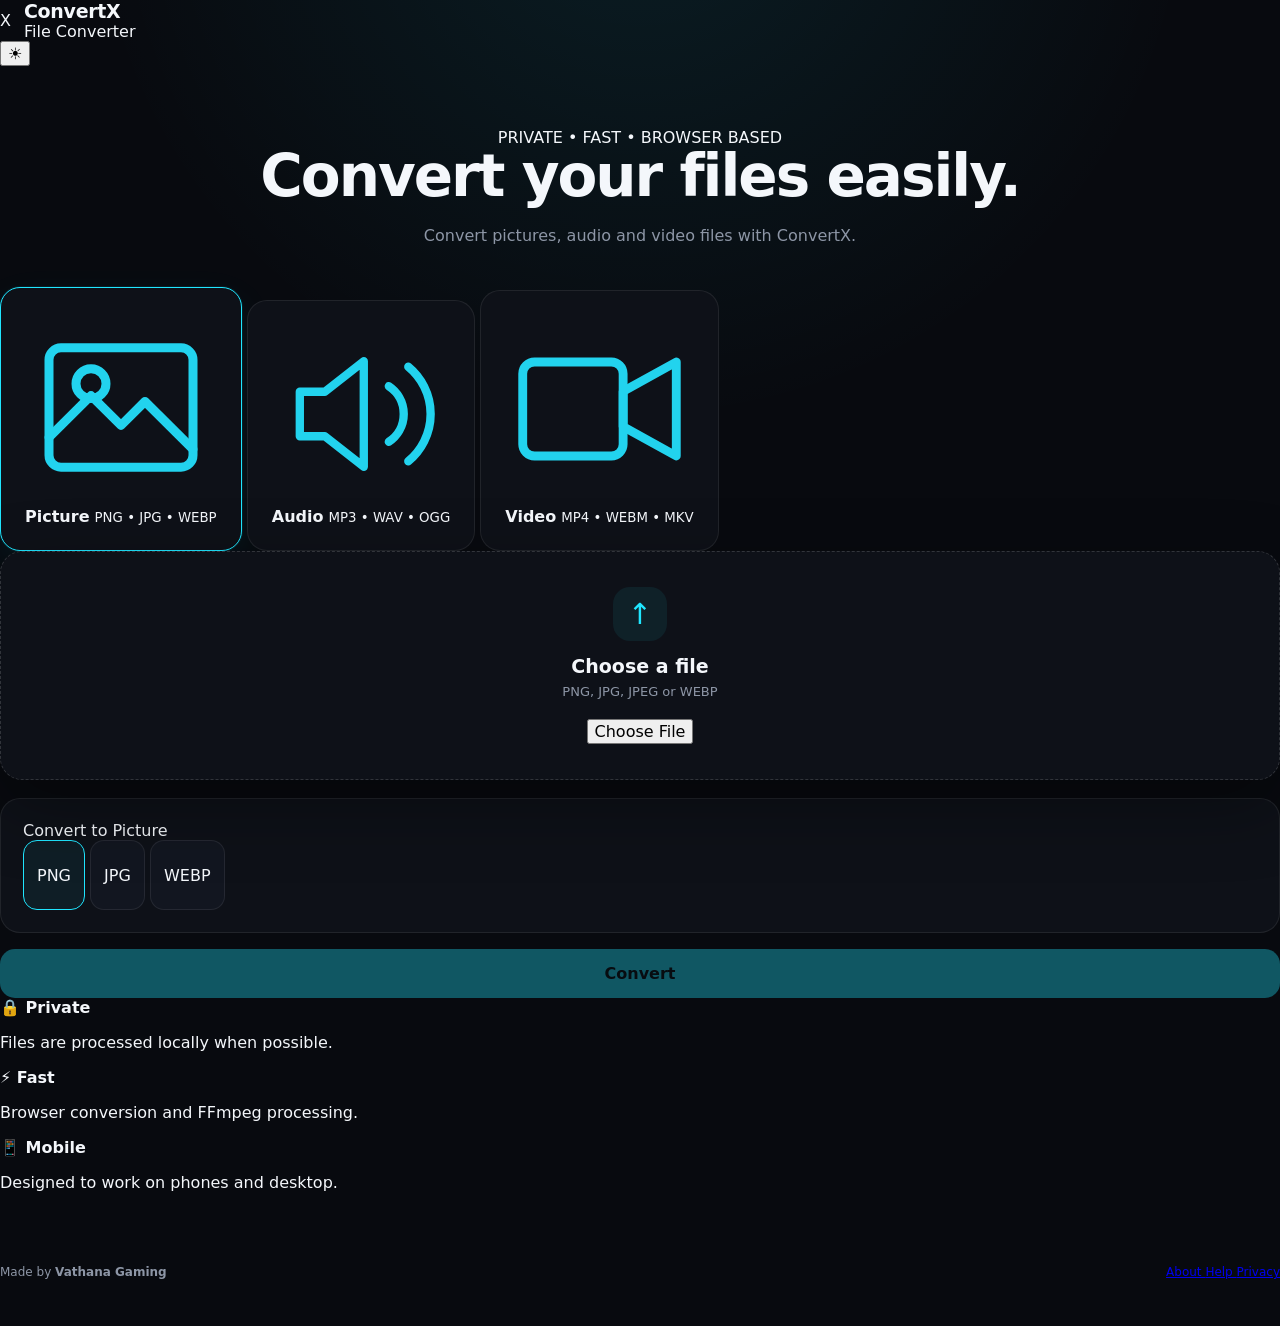
==== commit 9fa810b5: "Update index.html" ====
--- a/index.html
+++ b/index.html
@@ -2,34 +2,51 @@
 <html lang="en">
 <head>
   <meta charset="UTF-8">
-  <meta name="viewport" content="width=device-width, initial-scale=1.0">
-  <meta name="theme-color" content="#0b0d12">
-  <meta name="description" content="ConvertX - Simple browser file converter">
+
+  <meta
+    name="viewport"
+    content="width=device-width, initial-scale=1.0"
+  >
+
+  <meta
+    name="description"
+    content="ConvertX - Fast browser and FFmpeg file converter"
+  >
 
   <title>ConvertX</title>
 
-  <link rel="icon" type="image/png" href="assets/favicon.png">
-  <link rel="stylesheet" href="style.css">
+  <link
+    rel="icon"
+    href="assets/favicon.png"
+  >
+
+  <link
+    rel="stylesheet"
+    href="style.css"
+  >
 </head>
 
 <body>
 
-<div class="app">
-
-  <header class="topbar">
-
-    <a class="brand" href="index.html">
-      <div class="logo">X</div>
+  <!-- =========================
+       HEADER
+  ========================== -->
+
+  <header class="header">
+
+    <div class="brand">
+      <div class="brand-logo">X</div>
 
       <div>
         <h1>ConvertX</h1>
-        <p>Simple file converter</p>
-      </div>
-    </a>
+        <span>File Converter</span>
+      </div>
+    </div>
+
 
     <button
       id="themeBtn"
-      class="icon-btn"
+      class="theme-btn"
       type="button"
       aria-label="Toggle theme"
     >
@@ -39,61 +56,132 @@
   </header>
 
 
-  <main>
+  <!-- =========================
+       MAIN
+  ========================== -->
+
+  <main class="container">
+
+
+    <!-- HERO -->
 
     <section class="hero">
-      <div class="hero-badge">PRIVATE • FAST • BROWSER BASED</div>
-
-      <h2>Convert your files</h2>
+
+      <div class="badge">
+        PRIVATE • FAST • BROWSER BASED
+      </div>
+
+      <h2>
+        Convert your files
+        <span>easily.</span>
+      </h2>
 
       <p>
-        Convert supported files directly in your browser.
-        Your files stay on your device.
+        Convert pictures, audio and video
+        files with ConvertX.
       </p>
+
     </section>
 
 
-    <section class="type-grid">
+    <!-- =========================
+         TYPE SELECTOR
+    ========================== -->
+
+    <section class="type-selector">
+
+
+      <!-- PICTURE -->
 
       <button
         class="type-card active"
         data-type="image"
         type="button"
       >
-        <span class="type-icon">
-          <img src="assets/picture.svg" alt="">
-        </span>
-
-        <span class="type-name">Picture</span>
-
-        <span class="type-desc">
-          PNG, JPG, WEBP
-        </span>
+
+        <img
+          src="assets/picture.svg"
+          alt="Picture"
+        >
+
+        <div>
+          <strong>Picture</strong>
+          <small>PNG • JPG • WEBP</small>
+        </div>
+
       </button>
 
+
+      <!-- AUDIO -->
 
       <button
         class="type-card"
         data-type="audio"
         type="button"
       >
-        <span class="type-icon">
-          <img src="assets/sound.svg" alt="">
-        </span>
-
-        <span class="type-name">Audio</span>
-
-        <span class="type-desc">
-          Audio → WAV
-        </span>
+
+        <img
+          src="assets/sound.svg"
+          alt="Audio"
+        >
+
+        <div>
+          <strong>Audio</strong>
+          <small>MP3 • WAV • OGG</small>
+        </div>
+
       </button>
 
+
+      <!-- VIDEO -->
+
+      <button
+        class="type-card"
+        data-type="video"
+        type="button"
+      >
+
+        <img
+          src="assets/video.svg"
+          alt="Video"
+        >
+
+        <div>
+          <strong>Video</strong>
+          <small>MP4 • WEBM • MKV</small>
+        </div>
+
+      </button>
+
     </section>
 
 
-    <section id="converter" class="converter">
-
-      <div id="fileBox" class="file-box">
+    <!-- =========================
+         CONVERTER CARD
+    ========================== -->
+
+    <section class="converter-card">
+
+
+      <!-- FILE AREA -->
+
+      <div
+        id="fileBox"
+        class="file-box"
+      >
+
+        <div class="upload-icon">
+          ↑
+        </div>
+
+        <h3 id="fileTitle">
+          Choose a file
+        </h3>
+
+        <p id="fileHint">
+          PNG, JPG, JPEG or WEBP
+        </p>
+
 
         <input
           id="fileInput"
@@ -101,71 +189,65 @@
           hidden
         >
 
-        <div class="upload-icon">＋</div>
-
-        <h3 id="fileTitle">
-          Choose a file
-        </h3>
-
-        <p id="fileHint">
-          PNG, JPG, JPEG or WEBP
-        </p>
 
         <button
           id="chooseBtn"
-          class="primary-btn"
+          class="choose-btn"
           type="button"
         >
           Choose File
         </button>
 
 
-        <div id="fileInfo" class="file-info hidden">
-
-          <div class="file-details">
-
+        <!-- FILE INFO -->
+
+        <div
+          id="fileInfo"
+          class="file-info hidden"
+        >
+
+          <div>
             <strong id="fileName">
-              file.png
+              file
             </strong>
 
             <span id="fileSize">
-              0 KB
-            </span>
-
-          </div>
-
-
-          <button
-            id="removeBtn"
-            class="remove-btn"
-            type="button"
-            aria-label="Remove file"
-          >
-            ×
-          </button>
-
-        </div>
-
-      </div>
-
-
-      <div id="formatSection" class="format-section">
-
-        <div class="section-title">
-
-          <div>
-            <h3>Convert to</h3>
-            <span id="formatLabel">
-              Picture
+              0 B
             </span>
           </div>
 
-        </div>
-
+          <button
+            id="removeBtn"
+            type="button"
+          >
+            Remove
+          </button>
+
+        </div>
+
+      </div>
+
+
+      <!-- =========================
+           FORMAT
+      ========================== -->
+
+      <div class="format-section">
+
+        <div class="format-title">
+          Convert to
+
+          <span id="formatLabel">
+            Picture
+          </span>
+        </div>
+
+
+        <!-- IMAGE FORMATS -->
 
         <div
           id="imageFormats"
-          class="format-grid"
+          class="format-list"
         >
 
           <button
@@ -173,51 +255,133 @@
             data-format="png"
             type="button"
           >
-            <b>PNG</b>
-            <small>Lossless</small>
-          </button>
-
+            PNG
+          </button>
 
           <button
             class="format-btn"
             data-format="jpg"
             type="button"
           >
-            <b>JPG</b>
-            <small>Photo</small>
-          </button>
-
+            JPG
+          </button>
 
           <button
             class="format-btn"
             data-format="webp"
             type="button"
           >
-            <b>WEBP</b>
-            <small>Modern</small>
-          </button>
-
-        </div>
-
+            WEBP
+          </button>
+
+        </div>
+
+
+        <!-- AUDIO FORMATS -->
 
         <div
           id="audioFormats"
-          class="format-grid hidden"
-        >
-
-          <button
-            class="format-btn active"
+          class="format-list hidden"
+        >
+
+          <button
+            class="format-btn"
+            data-format="mp3"
+            type="button"
+          >
+            MP3
+          </button>
+
+          <button
+            class="format-btn"
             data-format="wav"
             type="button"
           >
-            <b>WAV</b>
-            <small>PCM Audio</small>
-          </button>
-
-        </div>
-
-      </div>
-
+            WAV
+          </button>
+
+          <button
+            class="format-btn"
+            data-format="ogg"
+            type="button"
+          >
+            OGG
+          </button>
+
+          <button
+            class="format-btn"
+            data-format="m4a"
+            type="button"
+          >
+            M4A
+          </button>
+
+          <button
+            class="format-btn"
+            data-format="aac"
+            type="button"
+          >
+            AAC
+          </button>
+
+          <button
+            class="format-btn"
+            data-format="flac"
+            type="button"
+          >
+            FLAC
+          </button>
+
+        </div>
+
+
+        <!-- VIDEO FORMATS -->
+
+        <div
+          id="videoFormats"
+          class="format-list hidden"
+        >
+
+          <button
+            class="format-btn"
+            data-format="mp4"
+            type="button"
+          >
+            MP4
+          </button>
+
+          <button
+            class="format-btn"
+            data-format="webm"
+            type="button"
+          >
+            WEBM
+          </button>
+
+          <button
+            class="format-btn"
+            data-format="mkv"
+            type="button"
+          >
+            MKV
+          </button>
+
+          <button
+            class="format-btn"
+            data-format="mov"
+            type="button"
+          >
+            MOV
+          </button>
+
+        </div>
+
+      </div>
+
+
+      <!-- =========================
+           CONVERT
+      ========================== -->
 
       <button
         id="convertBtn"
@@ -225,16 +389,20 @@
         type="button"
         disabled
       >
-        Convert File
+        Convert
       </button>
 
+
+      <!-- =========================
+           PROGRESS
+      ========================== -->
 
       <div
         id="progressArea"
         class="progress-area hidden"
       >
 
-        <div class="progress-top">
+        <div class="progress-header">
 
           <span id="progressText">
             Preparing...
@@ -248,30 +416,39 @@
 
 
         <div class="progress-track">
-          <div id="progressBar"></div>
-        </div>
-
-      </div>
-
+
+          <div
+            id="progressBar"
+            class="progress-bar"
+          ></div>
+
+        </div>
+
+      </div>
+
+
+      <!-- =========================
+           RESULT
+      ========================== -->
 
       <div
         id="resultBox"
         class="result-box hidden"
       >
 
-        <div class="success-icon">
+        <div class="result-icon">
           ✓
         </div>
 
 
-        <div class="result-text">
+        <div class="result-content">
 
           <strong id="resultName">
-            Converted file
+            ConvertXfile.mp4
           </strong>
 
           <span id="resultDetails">
-            Ready to download
+            0 B • Ready to download
           </span>
 
         </div>
@@ -289,6 +466,10 @@
       </div>
 
 
+      <!-- =========================
+           ERROR
+      ========================== -->
+
       <div
         id="errorBox"
         class="error-box hidden"
@@ -296,18 +477,66 @@
 
     </section>
 
+
+    <!-- =========================
+         INFO
+    ========================== -->
+
+    <section class="info-section">
+
+      <div class="info-card">
+
+        <strong>🔒 Private</strong>
+
+        <p>
+          Files are processed locally
+          when possible.
+        </p>
+
+      </div>
+
+
+      <div class="info-card">
+
+        <strong>⚡ Fast</strong>
+
+        <p>
+          Browser conversion and
+          FFmpeg processing.
+        </p>
+
+      </div>
+
+
+      <div class="info-card">
+
+        <strong>📱 Mobile</strong>
+
+        <p>
+          Designed to work on phones
+          and desktop.
+        </p>
+
+      </div>
+
+    </section>
+
   </main>
 
 
-  <footer>
-
-    <div class="footer-brand">
-      <span>ConvertX</span>
-      <span>•</span>
-      <span>Made by Vathana Gaming</span>
-    </div>
-
-    <nav class="footer-links">
+  <!-- =========================
+       FOOTER
+  ========================== -->
+
+  <footer class="footer">
+
+    <p>
+      Made by
+      <strong>Vathana Gaming</strong>
+    </p>
+
+
+    <nav>
 
       <a href="pages/about.html">
         About
@@ -325,10 +554,14 @@
 
   </footer>
 
-</div>
-
-
-<script src="script.js"></script>
+
+  <!-- =========================
+       JAVASCRIPT
+  ========================== -->
+
+  <script
+    src="script.js"
+  ></script>
 
 </body>
 </html>
--- a/style.css
+++ b/style.css
@@ -5,33 +5,41 @@
 
 :root {
   --bg: #080a0f;
-  --panel: #10131a;
-  --panel2: #151922;
-  --border: #252a35;
-  --text: #f5f7fb;
-  --muted: #8d95a5;
-  --accent: #ffffff;
-  --accentText: #080a0f;
-  --danger: #ff6262;
-  --success: #62e29b;
+  --panel: #0e1118;
+  --panel-2: #121620;
+  --border: rgba(255,255,255,.08);
+  --text: #f4f7fb;
+  --muted: #8d96a6;
+  --cyan: #20e6ff;
+  --cyan-dark: #0d9db0;
+  --danger: #ff5c6c;
+  --shadow: 0 25px 70px rgba(0,0,0,.35);
 }
 
 body.light {
-  --bg: #f3f5f8;
+  --bg: #f3f6fa;
   --panel: #ffffff;
-  --panel2: #f7f8fa;
-  --border: #dfe3e9;
-  --text: #111318;
-  --muted: #6c7380;
-  --accent: #111318;
-  --accentText: #ffffff;
-}
-
-html,
+  --panel-2: #eef2f7;
+  --border: rgba(0,0,0,.09);
+  --text: #11151c;
+  --muted: #657080;
+  --shadow: 0 25px 70px rgba(0,0,0,.1);
+}
+
+html {
+  scroll-behavior: smooth;
+}
+
 body {
   margin: 0;
-  min-height: 100%;
-  background: var(--bg);
+  min-height: 100vh;
+  background:
+    radial-gradient(
+      circle at 50% -10%,
+      rgba(32,230,255,.09),
+      transparent 35%
+    ),
+    var(--bg);
   color: var(--text);
   font-family:
     Inter,
@@ -40,334 +48,437 @@
     BlinkMacSystemFont,
     "Segoe UI",
     sans-serif;
-}
-
-body {
-  min-height: 100vh;
+  transition:
+    background .25s ease,
+    color .25s ease;
 }
 
 button,
-input,
-a {
+a,
+input {
   font: inherit;
 }
 
 button {
-  border: 0;
+  cursor: pointer;
 }
 
 .app {
-  width: min(760px, 100%);
-  min-height: 100vh;
+  width: min(100%, 1000px);
   margin: auto;
-  padding: 18px;
-  display: flex;
-  flex-direction: column;
-}
+  padding: 0 20px;
+}
+
+
+/* TOPBAR */
 
 .topbar {
-  height: 64px;
+  min-height: 82px;
   display: flex;
   align-items: center;
   justify-content: space-between;
+  gap: 15px;
 }
 
 .brand {
   display: flex;
   align-items: center;
-  gap: 12px;
+  gap: 13px;
+  color: var(--text);
+  text-decoration: none;
 }
 
 .logo {
-  width: 42px;
-  height: 42px;
-  border-radius: 13px;
-  background: var(--accent);
-  color: var(--accentText);
+  width: 44px;
+  height: 44px;
   display: grid;
   place-items: center;
+  border-radius: 13px;
+
+  background: #080a0f;
+  border: 1px solid var(--cyan);
+  color: var(--cyan);
+
+  font-size: 21px;
   font-weight: 900;
-  font-size: 20px;
+
+  box-shadow:
+    0 0 25px rgba(32,230,255,.12);
 }
 
 .brand h1 {
   margin: 0;
-  font-size: 18px;
+  font-size: 19px;
+  letter-spacing: -.3px;
 }
 
 .brand p {
   margin: 2px 0 0;
   color: var(--muted);
-  font-size: 11px;
+  font-size: 12px;
 }
 
 .icon-btn {
   width: 42px;
   height: 42px;
+
+  border: 1px solid var(--border);
   border-radius: 13px;
+
   background: var(--panel);
-  border: 1px solid var(--border);
   color: var(--text);
-  cursor: pointer;
-  font-size: 18px;
-}
-
-.icon-btn:active,
-.primary-btn:active,
-.convert-btn:active,
-.download-btn:active,
-.type-card:active,
-.format-btn:active {
-  transform: scale(.97);
-}
+
+  transition: .2s ease;
+}
+
+.icon-btn:hover {
+  border-color: var(--cyan);
+  transform: translateY(-2px);
+}
+
+
+/* HERO */
 
 .hero {
-  padding: 48px 5px 28px;
+  text-align: center;
+  padding: 62px 10px 38px;
+}
+
+.hero-badge {
+  display: inline-block;
+  padding: 7px 11px;
+  margin-bottom: 17px;
+
+  border: 1px solid rgba(32,230,255,.2);
+  border-radius: 999px;
+
+  color: var(--cyan);
+  background: rgba(32,230,255,.05);
+
+  font-size: 10px;
+  font-weight: 800;
+  letter-spacing: 1px;
 }
 
 .hero h2 {
   margin: 0;
-  font-size: clamp(30px, 7vw, 48px);
-  letter-spacing: -1.5px;
+  font-size: clamp(34px, 7vw, 58px);
+  line-height: 1;
+  letter-spacing: -2px;
 }
 
 .hero p {
-  margin: 10px 0 0;
-  color: var(--muted);
-  font-size: 14px;
-}
+  max-width: 550px;
+  margin: 18px auto 0;
+
+  color: var(--muted);
+  line-height: 1.6;
+}
+
+
+/* TYPE CARDS */
 
 .type-grid {
   display: grid;
-  grid-template-columns: 1fr 1fr;
-  gap: 12px;
+  grid-template-columns: repeat(2, 1fr);
+  gap: 14px;
+  max-width: 720px;
+  margin: 0 auto 20px;
 }
 
 .type-card {
+  min-height: 155px;
+  padding: 24px;
+
   text-align: left;
-  min-height: 125px;
-  padding: 18px;
+
+  border: 1px solid var(--border);
   border-radius: 20px;
+
   background: var(--panel);
   color: var(--text);
-  border: 1px solid var(--border);
-  cursor: pointer;
-  transition: .18s ease;
+
+  transition:
+    transform .2s ease,
+    border-color .2s ease,
+    box-shadow .2s ease;
 }
 
 .type-card:hover {
-  border-color: #555d6d;
+  transform: translateY(-3px);
+  border-color: rgba(32,230,255,.35);
 }
 
 .type-card.active {
-  border-color: var(--text);
-  box-shadow: 0 0 0 1px var(--text);
+  border-color: var(--cyan);
+
+  box-shadow:
+    0 0 0 1px rgba(32,230,255,.08),
+    0 15px 40px rgba(32,230,255,.07);
 }
 
 .type-icon {
-  display: block;
-  font-size: 25px;
-  margin-bottom: 13px;
+  width: 43px;
+  height: 43px;
+
+  display: grid;
+  place-items: center;
+
+  margin-bottom: 17px;
+
+  border-radius: 13px;
+
+  background: rgba(32,230,255,.07);
+}
+
+.type-icon img {
+  width: 25px;
+  height: 25px;
 }
 
 .type-name {
   display: block;
+
+  font-size: 17px;
   font-weight: 800;
-  font-size: 15px;
 }
 
 .type-desc {
   display: block;
-  color: var(--muted);
-  font-size: 11px;
-  margin-top: 4px;
-}
+
+  margin-top: 5px;
+
+  color: var(--muted);
+  font-size: 12px;
+}
+
+
+/* CONVERTER */
 
 .converter {
-  margin-top: 18px;
-  padding: 18px;
-  border-radius: 22px;
-  background: var(--panel);
-  border: 1px solid var(--border);
+  max-width: 720px;
+  margin: 0 auto;
 }
 
 .file-box {
   position: relative;
-  min-height: 210px;
-  border: 1px dashed #424957;
-  border-radius: 18px;
-  display: flex;
-  flex-direction: column;
-  align-items: center;
-  justify-content: center;
-  padding: 25px;
+
+  padding: 35px 20px;
+
   text-align: center;
-  cursor: pointer;
-  transition: .18s ease;
-}
-
-.file-box:hover {
-  border-color: var(--text);
-  background: var(--panel2);
-}
-
-.file-box.dragging {
-  border-color: var(--text);
-  background: var(--panel2);
-}
-
-#fileInput {
-  position: absolute;
-  width: 1px;
-  height: 1px;
-  opacity: 0;
-  pointer-events: none;
+
+  border: 1px dashed rgba(255,255,255,.15);
+  border-radius: 22px;
+
+  background: var(--panel);
+
+  box-shadow: var(--shadow);
 }
 
 .upload-icon {
-  width: 50px;
-  height: 50px;
-  border-radius: 15px;
-  background: var(--panel2);
-  border: 1px solid var(--border);
+  width: 54px;
+  height: 54px;
+
   display: grid;
   place-items: center;
-  font-size: 27px;
-  margin-bottom: 13px;
+
+  margin: 0 auto 14px;
+
+  border-radius: 17px;
+
+  background: rgba(32,230,255,.07);
+  color: var(--cyan);
+
+  font-size: 29px;
 }
 
 .file-box h3 {
   margin: 0;
-  font-size: 16px;
-}
-
-.file-box p {
-  color: var(--muted);
-  margin: 6px 0 15px;
-  font-size: 11px;
+
+  font-size: 19px;
+}
+
+.file-box > p {
+  margin: 7px 0 20px;
+
+  color: var(--muted);
+  font-size: 13px;
 }
 
 .primary-btn {
-  background: var(--accent);
-  color: var(--accentText);
-  padding: 10px 17px;
-  border-radius: 11px;
+  border: 0;
+  border-radius: 12px;
+
+  padding: 12px 22px;
+
+  background: var(--cyan);
+  color: #061014;
+
   font-weight: 800;
-  cursor: pointer;
+
+  transition: .2s ease;
+}
+
+.primary-btn:hover {
+  transform: translateY(-2px);
+  filter: brightness(1.05);
 }
 
 .file-info {
-  width: 100%;
-  margin-top: 14px;
-  padding: 11px 12px;
-  background: var(--panel2);
-  border: 1px solid var(--border);
-  border-radius: 12px;
   display: flex;
   align-items: center;
   justify-content: space-between;
+
+  gap: 12px;
+
+  margin-top: 22px;
+  padding: 13px;
+
   text-align: left;
-}
-
-.file-info strong,
-.file-info span {
-  display: block;
+
+  border: 1px solid var(--border);
+  border-radius: 14px;
+
+  background: var(--panel-2);
+}
+
+.file-details {
+  min-width: 0;
+  display: flex;
+  flex-direction: column;
+  gap: 4px;
+}
+
+.file-details strong {
   overflow: hidden;
   text-overflow: ellipsis;
   white-space: nowrap;
-  max-width: 270px;
-}
-
-.file-info strong {
+}
+
+.file-details span {
+  color: var(--muted);
   font-size: 12px;
 }
 
-.file-info span {
-  color: var(--muted);
-  font-size: 10px;
-  margin-top: 3px;
-}
-
 .remove-btn {
-  width: 30px;
-  height: 30px;
-  border-radius: 9px;
-  background: transparent;
+  flex: 0 0 auto;
+
+  width: 35px;
+  height: 35px;
+
+  border: 0;
+  border-radius: 10px;
+
+  background: rgba(255,92,108,.08);
   color: var(--danger);
-  cursor: pointer;
-  font-size: 21px;
-}
+
+  font-size: 22px;
+}
+
+
+/* FORMAT */
 
 .format-section {
-  margin-top: 22px;
+  margin-top: 18px;
+  padding: 22px;
+
+  border: 1px solid var(--border);
+  border-radius: 20px;
+
+  background: var(--panel);
 }
 
 .section-title {
   display: flex;
   justify-content: space-between;
   align-items: center;
-  margin-bottom: 11px;
+
+  margin-bottom: 15px;
 }
 
 .section-title h3 {
   margin: 0;
-  font-size: 14px;
+  font-size: 15px;
 }
 
 .section-title span {
   color: var(--muted);
-  font-size: 11px;
+  font-size: 12px;
 }
 
 .format-grid {
   display: grid;
-  grid-template-columns: repeat(4, 1fr);
-  gap: 9px;
+  grid-template-columns: repeat(3, 1fr);
+  gap: 10px;
+}
+
+.format-grid:has(.format-btn[data-format="wav"]) {
+  grid-template-columns: 1fr;
 }
 
 .format-btn {
-  min-height: 65px;
-  border-radius: 13px;
+  min-height: 70px;
+
   border: 1px solid var(--border);
-  background: var(--panel2);
+  border-radius: 14px;
+
+  background: var(--panel-2);
   color: var(--text);
-  cursor: pointer;
-  transition: .16s ease;
-}
-
-.format-btn b {
-  display: block;
-  font-size: 12px;
-}
-
+
+  text-align: left;
+
+  padding: 13px;
+
+  transition: .2s ease;
+}
+
+.format-btn b,
 .format-btn small {
   display: block;
-  margin-top: 4px;
-  color: var(--muted);
-  font-size: 9px;
+}
+
+.format-btn b {
+  font-size: 14px;
+}
+
+.format-btn small {
+  margin-top: 5px;
+  color: var(--muted);
+  font-size: 11px;
+}
+
+.format-btn:hover {
+  border-color: rgba(32,230,255,.35);
 }
 
 .format-btn.active {
-  background: var(--accent);
-  color: var(--accentText);
-  border-color: var(--accent);
-}
-
-.format-btn.active small {
-  color: inherit;
-  opacity: .65;
-}
+  border-color: var(--cyan);
+  background: rgba(32,230,255,.06);
+}
+
+
+/* CONVERT BUTTON */
 
 .convert-btn {
   width: 100%;
-  height: 52px;
-  margin-top: 20px;
-  border-radius: 14px;
-  background: var(--accent);
-  color: var(--accentText);
+
+  margin-top: 16px;
+  padding: 15px;
+
+  border: 0;
+  border-radius: 15px;
+
+  background: var(--cyan);
+  color: #061014;
+
   font-weight: 900;
-  cursor: pointer;
-  transition: .18s ease;
+
+  transition: .2s ease;
+}
+
+.convert-btn:not(:disabled):hover {
+  transform: translateY(-2px);
+  filter: brightness(1.05);
 }
 
 .convert-btn:disabled {
@@ -375,156 +486,223 @@
   cursor: not-allowed;
 }
 
+
+/* PROGRESS */
+
 .progress-area {
   margin-top: 18px;
+  padding: 18px;
+
+  border: 1px solid var(--border);
+  border-radius: 17px;
+
+  background: var(--panel);
 }
 
 .progress-top {
   display: flex;
   justify-content: space-between;
-  font-size: 11px;
-  margin-bottom: 7px;
-  color: var(--muted);
+
+  margin-bottom: 10px;
+
+  color: var(--muted);
+  font-size: 12px;
 }
 
 .progress-track {
-  height: 7px;
-  background: var(--panel2);
-  border-radius: 10px;
+  height: 8px;
+
   overflow: hidden;
+
+  border-radius: 999px;
+
+  background: var(--panel-2);
 }
 
 #progressBar {
-  width: 0%;
+  width: 0;
   height: 100%;
-  background: var(--text);
+
   border-radius: inherit;
-  transition: width .2s ease;
-}
+
+  background: var(--cyan);
+
+  transition: width .25s ease;
+}
+
+
+/* RESULT */
 
 .result-box {
-  margin-top: 16px;
-  padding: 13px;
-  border-radius: 15px;
-  background: var(--panel2);
-  border: 1px solid var(--border);
   display: flex;
   align-items: center;
-  gap: 11px;
+  gap: 14px;
+
+  margin-top: 18px;
+  padding: 18px;
+
+  border: 1px solid rgba(32,230,255,.2);
+  border-radius: 18px;
+
+  background: rgba(32,230,255,.04);
 }
 
 .success-icon {
-  width: 36px;
-  height: 36px;
-  border-radius: 11px;
-  background: var(--success);
-  color: #07130c;
+  width: 43px;
+  height: 43px;
+
+  flex: 0 0 auto;
+
   display: grid;
   place-items: center;
+
+  border-radius: 13px;
+
+  background: rgba(32,230,255,.1);
+  color: var(--cyan);
+
   font-weight: 900;
 }
 
 .result-text {
   min-width: 0;
   flex: 1;
-}
-
-.result-text strong,
+
+  display: flex;
+  flex-direction: column;
+  gap: 5px;
+}
+
+.result-text strong {
+  overflow: hidden;
+  text-overflow: ellipsis;
+  white-space: nowrap;
+}
+
 .result-text span {
-  display: block;
-  overflow: hidden;
-  white-space: nowrap;
-  text-overflow: ellipsis;
-}
-
-.result-text strong {
-  font-size: 11px;
-}
-
-.result-text span {
-  color: var(--muted);
-  font-size: 9px;
-  margin-top: 3px;
+  color: var(--muted);
+  font-size: 12px;
 }
 
 .download-btn {
+  flex: 0 0 auto;
+
+  padding: 10px 15px;
+
+  border-radius: 11px;
+
+  background: var(--cyan);
+  color: #061014;
+
   text-decoration: none;
-  background: var(--accent);
-  color: var(--accentText);
-  padding: 9px 12px;
-  border-radius: 10px;
-  font-size: 10px;
+  font-size: 13px;
   font-weight: 800;
-  white-space: nowrap;
-}
+}
+
+
+/* ERROR */
 
 .error-box {
-  margin-top: 14px;
-  padding: 12px;
-  border-radius: 12px;
-  background: rgba(255, 70, 70, .09);
-  border: 1px solid rgba(255, 70, 70, .25);
-  color: var(--danger);
-  font-size: 11px;
-}
+  margin-top: 15px;
+  padding: 14px;
+
+  border: 1px solid rgba(255,92,108,.25);
+  border-radius: 14px;
+
+  background: rgba(255,92,108,.06);
+  color: #ff8793;
+
+  font-size: 13px;
+}
+
+
+/* FOOTER */
 
 footer {
-  min-height: 70px;
-  display: flex;
+  padding: 45px 0 35px;
+
+  display: flex;
+  justify-content: space-between;
   align-items: center;
-  justify-content: center;
+
+  gap: 20px;
+
+  color: var(--muted);
+  font-size: 12px;
+}
+
+.footer-brand {
+  display: flex;
   gap: 7px;
-  color: var(--muted);
-  font-size: 10px;
-}
+}
+
+.footer-links {
+  display: flex;
+  gap: 15px;
+}
+
+.footer-links a {
+  color: inherit;
+  text-decoration: none;
+}
+
+.footer-links a:hover {
+  color: var(--cyan);
+}
+
+
+/* UTILITY */
 
 .hidden {
   display: none !important;
 }
 
-@media (max-width: 560px) {
+
+/* MOBILE */
+
+@media (max-width: 600px) {
+
   .app {
-    padding: 13px;
+    padding: 0 14px;
+  }
+
+  .topbar {
+    min-height: 70px;
   }
 
   .hero {
-    padding: 35px 3px 22px;
+    padding: 45px 5px 28px;
   }
 
   .hero h2 {
-    font-size: 31px;
+    font-size: 39px;
   }
 
   .type-grid {
+    gap: 10px;
+  }
+
+  .type-card {
+    min-height: 140px;
+    padding: 17px;
+  }
+
+  .format-grid {
     grid-template-columns: 1fr;
   }
 
-  .type-card {
-    min-height: 105px;
-  }
-
-  .format-grid {
-    grid-template-columns: repeat(2, 1fr);
-  }
-
-  .converter {
-    padding: 13px;
-  }
-
-  .file-box {
-    min-height: 190px;
-  }
-
   .result-box {
+    align-items: flex-start;
     flex-wrap: wrap;
-  }
-
-  .result-text {
-    width: calc(100% - 50px);
   }
 
   .download-btn {
     width: 100%;
     text-align: center;
   }
+
+  footer {
+    flex-direction: column;
+    text-align: center;
+  }
 }
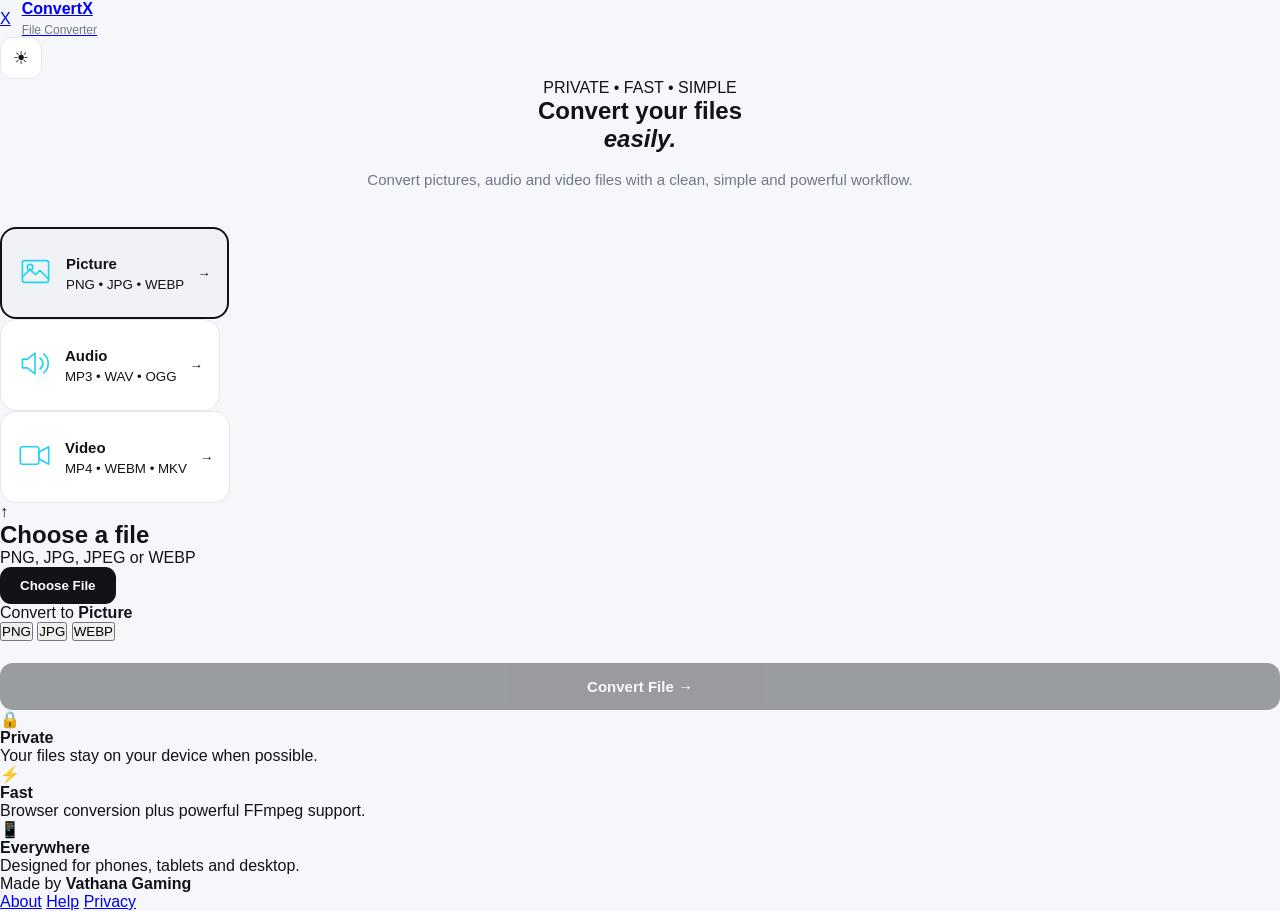
==== commit 59da67fa: "Update index.html" ====
--- a/index.html
+++ b/index.html
@@ -2,186 +2,137 @@
 <html lang="en">
 <head>
   <meta charset="UTF-8">
-
-  <meta
-    name="viewport"
-    content="width=device-width, initial-scale=1.0"
-  >
-
-  <meta
-    name="description"
-    content="ConvertX - Fast browser and FFmpeg file converter"
-  >
-
-  <title>ConvertX</title>
-
-  <link
-    rel="icon"
-    href="assets/favicon.png"
-  >
-
-  <link
-    rel="stylesheet"
-    href="style.css"
-  >
+  <meta name="viewport" content="width=device-width, initial-scale=1.0">
+
+  <meta name="theme-color" content="#0b0b0d">
+  <meta name="description" content="ConvertX - Fast and simple file converter">
+
+  <title>ConvertX - File Converter</title>
+
+  <link rel="icon" href="assets/favicon.png">
+  <link rel="stylesheet" href="style.css">
 </head>
 
 <body>
 
-  <!-- =========================
-       HEADER
-  ========================== -->
-
-  <header class="header">
-
-    <div class="brand">
-      <div class="brand-logo">X</div>
-
-      <div>
-        <h1>ConvertX</h1>
+  <header class="topbar">
+    <a class="brand" href="index.html">
+      <div class="brand-icon">X</div>
+
+      <div class="brand-text">
+        <strong>ConvertX</strong>
         <span>File Converter</span>
       </div>
-    </div>
-
-
-    <button
-      id="themeBtn"
-      class="theme-btn"
-      type="button"
-      aria-label="Toggle theme"
-    >
+    </a>
+
+    <button id="themeBtn" class="theme-btn" type="button">
       ☀
     </button>
-
   </header>
 
 
-  <!-- =========================
-       MAIN
-  ========================== -->
-
-  <main class="container">
-
-
-    <!-- HERO -->
+  <main>
 
     <section class="hero">
 
-      <div class="badge">
-        PRIVATE • FAST • BROWSER BASED
-      </div>
-
-      <h2>
-        Convert your files
-        <span>easily.</span>
-      </h2>
+      <div class="hero-badge">
+        <span></span>
+        PRIVATE • FAST • SIMPLE
+      </div>
+
+      <h1>
+        Convert your files<br>
+        <em>easily.</em>
+      </h1>
 
       <p>
-        Convert pictures, audio and video
-        files with ConvertX.
+        Convert pictures, audio and video files with a clean,
+        simple and powerful workflow.
       </p>
 
     </section>
 
 
-    <!-- =========================
-         TYPE SELECTOR
-    ========================== -->
-
-    <section class="type-selector">
-
-
-      <!-- PICTURE -->
+    <!-- TYPE -->
+
+    <section class="type-grid">
 
       <button
         class="type-card active"
         data-type="image"
         type="button"
       >
-
-        <img
-          src="assets/picture.svg"
-          alt="Picture"
-        >
-
-        <div>
+        <div class="type-icon">
+          <img src="assets/picture.svg" alt="Picture">
+        </div>
+
+        <div class="type-info">
           <strong>Picture</strong>
-          <small>PNG • JPG • WEBP</small>
-        </div>
-
+          <span>PNG • JPG • WEBP</span>
+        </div>
+
+        <div class="arrow">→</div>
       </button>
 
-
-      <!-- AUDIO -->
 
       <button
         class="type-card"
         data-type="audio"
         type="button"
       >
-
-        <img
-          src="assets/sound.svg"
-          alt="Audio"
-        >
-
-        <div>
+        <div class="type-icon">
+          <img src="assets/sound.svg" alt="Audio">
+        </div>
+
+        <div class="type-info">
           <strong>Audio</strong>
-          <small>MP3 • WAV • OGG</small>
-        </div>
-
+          <span>MP3 • WAV • OGG</span>
+        </div>
+
+        <div class="arrow">→</div>
       </button>
 
-
-      <!-- VIDEO -->
 
       <button
         class="type-card"
         data-type="video"
         type="button"
       >
-
-        <img
-          src="assets/video.svg"
-          alt="Video"
-        >
-
-        <div>
+        <div class="type-icon">
+          <img src="assets/video.svg" alt="Video">
+        </div>
+
+        <div class="type-info">
           <strong>Video</strong>
-          <small>MP4 • WEBM • MKV</small>
-        </div>
-
+          <span>MP4 • WEBM • MKV</span>
+        </div>
+
+        <div class="arrow">→</div>
       </button>
 
     </section>
 
 
-    <!-- =========================
-         CONVERTER CARD
-    ========================== -->
-
-    <section class="converter-card">
-
-
-      <!-- FILE AREA -->
+    <!-- CONVERTER -->
+
+    <section class="converter">
 
       <div
-        id="fileBox"
-        class="file-box"
-      >
-
-        <div class="upload-icon">
+        id="dropZone"
+        class="drop-zone"
+      >
+
+        <div class="upload-circle">
           ↑
         </div>
 
-        <h3 id="fileTitle">
-          Choose a file
-        </h3>
+        <h2 id="fileTitle">
+          Drop your file here
+        </h2>
 
         <p id="fileHint">
-          PNG, JPG, JPEG or WEBP
+          or choose a file from your device
         </p>
-
 
         <input
           id="fileInput"
@@ -189,7 +140,6 @@
           hidden
         >
 
-
         <button
           id="chooseBtn"
           class="choose-btn"
@@ -198,26 +148,32 @@
           Choose File
         </button>
 
-
-        <!-- FILE INFO -->
-
         <div
           id="fileInfo"
           class="file-info hidden"
         >
 
-          <div>
-            <strong id="fileName">
-              file
-            </strong>
-
-            <span id="fileSize">
-              0 B
-            </span>
+          <div class="file-details">
+
+            <div class="file-mini-icon">
+              ✓
+            </div>
+
+            <div>
+              <strong id="fileName">
+                file
+              </strong>
+
+              <span id="fileSize">
+                0 B
+              </span>
+            </div>
+
           </div>
 
           <button
             id="removeBtn"
+            class="remove-btn"
             type="button"
           >
             Remove
@@ -228,30 +184,23 @@
       </div>
 
 
-      <!-- =========================
-           FORMAT
-      ========================== -->
-
-      <div class="format-section">
-
-        <div class="format-title">
-          Convert to
-
-          <span id="formatLabel">
-            Picture
-          </span>
-        </div>
-
-
-        <!-- IMAGE FORMATS -->
+      <!-- FORMAT -->
+
+      <div class="format-area">
+
+        <div class="format-heading">
+          <span>Convert to</span>
+          <strong id="formatLabel">Picture</strong>
+        </div>
+
 
         <div
           id="imageFormats"
-          class="format-list"
+          class="formats"
         >
 
           <button
-            class="format-btn active"
+            class="format active"
             data-format="png"
             type="button"
           >
@@ -259,7 +208,7 @@
           </button>
 
           <button
-            class="format-btn"
+            class="format"
             data-format="jpg"
             type="button"
           >
@@ -267,7 +216,7 @@
           </button>
 
           <button
-            class="format-btn"
+            class="format"
             data-format="webp"
             type="button"
           >
@@ -277,100 +226,56 @@
         </div>
 
 
-        <!-- AUDIO FORMATS -->
-
         <div
           id="audioFormats"
-          class="format-list hidden"
-        >
-
-          <button
-            class="format-btn"
-            data-format="mp3"
-            type="button"
-          >
+          class="formats hidden"
+        >
+
+          <button class="format active" data-format="mp3" type="button">
             MP3
           </button>
 
-          <button
-            class="format-btn"
-            data-format="wav"
-            type="button"
-          >
+          <button class="format" data-format="wav" type="button">
             WAV
           </button>
 
-          <button
-            class="format-btn"
-            data-format="ogg"
-            type="button"
-          >
+          <button class="format" data-format="ogg" type="button">
             OGG
           </button>
 
-          <button
-            class="format-btn"
-            data-format="m4a"
-            type="button"
-          >
+          <button class="format" data-format="m4a" type="button">
             M4A
           </button>
 
-          <button
-            class="format-btn"
-            data-format="aac"
-            type="button"
-          >
+          <button class="format" data-format="aac" type="button">
             AAC
           </button>
 
-          <button
-            class="format-btn"
-            data-format="flac"
-            type="button"
-          >
+          <button class="format" data-format="flac" type="button">
             FLAC
           </button>
 
         </div>
 
-
-        <!-- VIDEO FORMATS -->
 
         <div
           id="videoFormats"
-          class="format-list hidden"
-        >
-
-          <button
-            class="format-btn"
-            data-format="mp4"
-            type="button"
-          >
+          class="formats hidden"
+        >
+
+          <button class="format active" data-format="mp4" type="button">
             MP4
           </button>
 
-          <button
-            class="format-btn"
-            data-format="webm"
-            type="button"
-          >
+          <button class="format" data-format="webm" type="button">
             WEBM
           </button>
 
-          <button
-            class="format-btn"
-            data-format="mkv"
-            type="button"
-          >
+          <button class="format" data-format="mkv" type="button">
             MKV
           </button>
 
-          <button
-            class="format-btn"
-            data-format="mov"
-            type="button"
-          >
+          <button class="format" data-format="mov" type="button">
             MOV
           </button>
 
@@ -378,10 +283,6 @@
 
       </div>
 
-
-      <!-- =========================
-           CONVERT
-      ========================== -->
 
       <button
         id="convertBtn"
@@ -389,70 +290,58 @@
         type="button"
         disabled
       >
-        Convert
+        <span>Convert File</span>
+        <b>→</b>
       </button>
 
 
-      <!-- =========================
-           PROGRESS
-      ========================== -->
+      <!-- PROGRESS -->
 
       <div
         id="progressArea"
-        class="progress-area hidden"
-      >
-
-        <div class="progress-header">
-
+        class="progress hidden"
+      >
+
+        <div class="progress-top">
           <span id="progressText">
             Preparing...
           </span>
 
-          <span id="progressPercent">
+          <strong id="progressPercent">
             0%
-          </span>
-
-        </div>
-
+          </strong>
+        </div>
 
         <div class="progress-track">
-
           <div
             id="progressBar"
             class="progress-bar"
           ></div>
-
-        </div>
-
-      </div>
-
-
-      <!-- =========================
-           RESULT
-      ========================== -->
+        </div>
+
+      </div>
+
+
+      <!-- RESULT -->
 
       <div
         id="resultBox"
-        class="result-box hidden"
-      >
-
-        <div class="result-icon">
+        class="result hidden"
+      >
+
+        <div class="success-icon">
           ✓
         </div>
 
-
-        <div class="result-content">
-
+        <div class="result-info">
           <strong id="resultName">
             ConvertXfile.mp4
           </strong>
 
           <span id="resultDetails">
-            0 B • Ready to download
+            Ready to download
           </span>
-
-        </div>
-
+        </div>
 
         <a
           id="downloadBtn"
@@ -466,57 +355,36 @@
       </div>
 
 
-      <!-- =========================
-           ERROR
-      ========================== -->
+      <!-- ERROR -->
 
       <div
         id="errorBox"
-        class="error-box hidden"
+        class="error hidden"
       ></div>
 
     </section>
 
 
-    <!-- =========================
-         INFO
-    ========================== -->
-
-    <section class="info-section">
-
-      <div class="info-card">
-
-        <strong>🔒 Private</strong>
-
-        <p>
-          Files are processed locally
-          when possible.
-        </p>
-
-      </div>
-
-
-      <div class="info-card">
-
-        <strong>⚡ Fast</strong>
-
-        <p>
-          Browser conversion and
-          FFmpeg processing.
-        </p>
-
-      </div>
-
-
-      <div class="info-card">
-
-        <strong>📱 Mobile</strong>
-
-        <p>
-          Designed to work on phones
-          and desktop.
-        </p>
-
+    <!-- FEATURES -->
+
+    <section class="features">
+
+      <div class="feature">
+        <div>🔒</div>
+        <strong>Private</strong>
+        <p>Your files stay on your device when possible.</p>
+      </div>
+
+      <div class="feature">
+        <div>⚡</div>
+        <strong>Fast</strong>
+        <p>Browser conversion plus powerful FFmpeg support.</p>
+      </div>
+
+      <div class="feature">
+        <div>📱</div>
+        <strong>Everywhere</strong>
+        <p>Designed for phones, tablets and desktop.</p>
       </div>
 
     </section>
@@ -524,44 +392,22 @@
   </main>
 
 
-  <!-- =========================
-       FOOTER
-  ========================== -->
-
-  <footer class="footer">
-
-    <p>
-      Made by
-      <strong>Vathana Gaming</strong>
-    </p>
-
+  <footer>
+
+    <div>
+      Made by <strong>Vathana Gaming</strong>
+    </div>
 
     <nav>
-
-      <a href="pages/about.html">
-        About
-      </a>
-
-      <a href="pages/help.html">
-        Help
-      </a>
-
-      <a href="pages/privacy.html">
-        Privacy
-      </a>
-
+      <a href="pages/about.html">About</a>
+      <a href="pages/help.html">Help</a>
+      <a href="pages/privacy.html">Privacy</a>
     </nav>
 
   </footer>
 
 
-  <!-- =========================
-       JAVASCRIPT
-  ========================== -->
-
-  <script
-    src="script.js"
-  ></script>
+  <script src="script.js"></script>
 
 </body>
 </html>
--- a/style.css
+++ b/style.css
@@ -1,29 +1,33 @@
 * {
   box-sizing: border-box;
-  -webkit-tap-highlight-color: transparent;
+  margin: 0;
+  padding: 0;
 }
 
 :root {
-  --bg: #080a0f;
-  --panel: #0e1118;
-  --panel-2: #121620;
-  --border: rgba(255,255,255,.08);
-  --text: #f4f7fb;
-  --muted: #8d96a6;
-  --cyan: #20e6ff;
-  --cyan-dark: #0d9db0;
-  --danger: #ff5c6c;
-  --shadow: 0 25px 70px rgba(0,0,0,.35);
-}
-
-body.light {
-  --bg: #f3f6fa;
-  --panel: #ffffff;
-  --panel-2: #eef2f7;
-  --border: rgba(0,0,0,.09);
-  --text: #11151c;
-  --muted: #657080;
-  --shadow: 0 25px 70px rgba(0,0,0,.1);
+  --bg: #f5f7fb;
+  --card: #ffffff;
+  --text: #111318;
+  --muted: #707784;
+  --border: #e2e6ed;
+  --primary: #111318;
+  --primary-text: #ffffff;
+  --soft: #f0f2f6;
+  --danger: #d93025;
+  --success: #188038;
+  --shadow: 0 15px 40px rgba(0, 0, 0, 0.08);
+}
+
+body.dark {
+  --bg: #0b0d10;
+  --card: #14171c;
+  --text: #f5f7fa;
+  --muted: #969da9;
+  --border: #292e37;
+  --primary: #ffffff;
+  --primary-text: #111318;
+  --soft: #1d2128;
+  --shadow: 0 15px 40px rgba(0, 0, 0, 0.3);
 }
 
 html {
@@ -31,625 +35,521 @@
 }
 
 body {
-  margin: 0;
   min-height: 100vh;
-  background:
-    radial-gradient(
-      circle at 50% -10%,
-      rgba(32,230,255,.09),
-      transparent 35%
-    ),
-    var(--bg);
+  background: var(--bg);
   color: var(--text);
-  font-family:
-    Inter,
-    system-ui,
-    -apple-system,
-    BlinkMacSystemFont,
-    "Segoe UI",
-    sans-serif;
-  transition:
-    background .25s ease,
-    color .25s ease;
-}
-
-button,
-a,
-input {
-  font: inherit;
-}
-
-button {
+  font-family: Arial, Helvetica, sans-serif;
+  transition: background 0.25s ease, color 0.25s ease;
+}
+
+/* HEADER */
+
+.header {
+  width: 100%;
+  max-width: 1100px;
+  margin: auto;
+  padding: 22px 20px;
+  display: flex;
+  align-items: center;
+  justify-content: space-between;
+}
+
+.brand {
+  display: flex;
+  align-items: center;
+  gap: 11px;
+}
+
+.brand-logo {
+  width: 42px;
+  height: 42px;
+  border-radius: 12px;
+  display: grid;
+  place-items: center;
+  background: var(--primary);
+  color: var(--primary-text);
+  font-weight: 900;
+  font-size: 21px;
+}
+
+.brand h1 {
+  font-size: 20px;
+  line-height: 1;
+}
+
+.brand span {
+  display: block;
+  margin-top: 5px;
+  color: var(--muted);
+  font-size: 12px;
+}
+
+.theme-btn {
+  width: 42px;
+  height: 42px;
+  border: 1px solid var(--border);
+  border-radius: 12px;
+  background: var(--card);
+  color: var(--text);
   cursor: pointer;
-}
-
-.app {
-  width: min(100%, 1000px);
+  font-size: 18px;
+  transition: 0.2s ease;
+}
+
+.theme-btn:hover {
+  transform: translateY(-2px);
+}
+
+/* MAIN */
+
+.container {
+  width: min(100% - 32px, 900px);
   margin: auto;
-  padding: 0 20px;
-}
-
-
-/* TOPBAR */
-
-.topbar {
-  min-height: 82px;
+  padding: 35px 0 60px;
+}
+
+/* HERO */
+
+.hero {
+  text-align: center;
+  margin-bottom: 35px;
+}
+
+.badge {
+  display: inline-block;
+  padding: 8px 13px;
+  border: 1px solid var(--border);
+  border-radius: 999px;
+  background: var(--card);
+  color: var(--muted);
+  font-size: 10px;
+  font-weight: 800;
+  letter-spacing: 1px;
+  margin-bottom: 18px;
+}
+
+.hero h2 {
+  font-size: clamp(32px, 7vw, 58px);
+  line-height: 1.05;
+  letter-spacing: -2px;
+}
+
+.hero h2 span {
+  color: var(--muted);
+}
+
+.hero p {
+  max-width: 600px;
+  margin: 15px auto 0;
+  color: var(--muted);
+  font-size: 15px;
+  line-height: 1.6;
+}
+
+/* TYPE SELECTOR */
+
+.type-selector {
+  display: grid;
+  grid-template-columns: repeat(3, 1fr);
+  gap: 12px;
+  margin-bottom: 18px;
+}
+
+.type-card {
+  min-height: 92px;
+  padding: 16px;
+  display: flex;
+  align-items: center;
+  gap: 13px;
+  text-align: left;
+  border: 1px solid var(--border);
+  border-radius: 16px;
+  background: var(--card);
+  color: var(--text);
+  cursor: pointer;
+  transition: 0.2s ease;
+}
+
+.type-card:hover {
+  transform: translateY(-2px);
+  border-color: var(--text);
+}
+
+.type-card.active {
+  border: 2px solid var(--text);
+  background: var(--soft);
+}
+
+.type-card img {
+  width: 35px;
+  height: 35px;
+  object-fit: contain;
+}
+
+.type-card strong {
+  display: block;
+  font-size: 15px;
+  margin-bottom: 5px;
+}
+
+.type-card small {
+  display: block;
+  color: var(--muted);
+  font-size: 11px;
+}
+
+/* CONVERTER */
+
+.converter-card {
+  background: var(--card);
+  border: 1px solid var(--border);
+  border-radius: 22px;
+  padding: 20px;
+  box-shadow: var(--shadow);
+}
+
+/* FILE BOX */
+
+.file-box {
+  min-height: 220px;
+  border: 2px dashed var(--border);
+  border-radius: 17px;
+  display: flex;
+  flex-direction: column;
+  align-items: center;
+  justify-content: center;
+  text-align: center;
+  padding: 25px 15px;
+  transition: 0.2s ease;
+}
+
+.file-box.dragover {
+  border-color: var(--text);
+  background: var(--soft);
+}
+
+.upload-icon {
+  width: 55px;
+  height: 55px;
+  border-radius: 16px;
+  display: grid;
+  place-items: center;
+  background: var(--soft);
+  font-size: 27px;
+  margin-bottom: 13px;
+}
+
+.file-box h3 {
+  font-size: 18px;
+  margin-bottom: 7px;
+}
+
+.file-box > p {
+  color: var(--muted);
+  font-size: 13px;
+  margin-bottom: 18px;
+}
+
+.choose-btn {
+  border: 0;
+  border-radius: 11px;
+  padding: 11px 20px;
+  background: var(--primary);
+  color: var(--primary-text);
+  font-weight: 700;
+  cursor: pointer;
+  transition: 0.2s ease;
+}
+
+.choose-btn:hover {
+  transform: translateY(-2px);
+}
+
+/* FILE INFO */
+
+.file-info {
+  width: 100%;
+  max-width: 560px;
+  margin-top: 17px;
+  padding: 12px;
+  border-radius: 12px;
+  background: var(--soft);
+  display: flex;
+  align-items: center;
+  justify-content: space-between;
+  gap: 10px;
+  text-align: left;
+}
+
+.file-info > div {
+  min-width: 0;
+}
+
+.file-info strong {
+  display: block;
+  overflow: hidden;
+  text-overflow: ellipsis;
+  white-space: nowrap;
+  max-width: 350px;
+  font-size: 13px;
+}
+
+.file-info span {
+  display: block;
+  color: var(--muted);
+  font-size: 11px;
+  margin-top: 3px;
+}
+
+.file-info button {
+  border: 0;
+  background: transparent;
+  color: var(--danger);
+  font-size: 12px;
+  font-weight: 700;
+  cursor: pointer;
+}
+
+/* FORMAT */
+
+.format-section {
+  margin-top: 23px;
+}
+
+.format-title {
+  font-size: 13px;
+  font-weight: 800;
+  margin-bottom: 11px;
+}
+
+.format-title span {
+  color: var(--muted);
+}
+
+.format-list {
+  display: flex;
+  flex-wrap: wrap;
+  gap: 8px;
+}
+
+.format-btn {
+  min-width: 70px;
+  padding: 10px 13px;
+  border: 1px solid var(--border);
+  border-radius: 10px;
+  background: var(--card);
+  color: var(--text);
+  font-size: 12px;
+  font-weight: 800;
+  cursor: pointer;
+  transition: 0.2s ease;
+}
+
+.format-btn:hover {
+  border-color: var(--text);
+}
+
+.format-btn.active {
+  background: var(--primary);
+  color: var(--primary-text);
+  border-color: var(--primary);
+}
+
+/* CONVERT BUTTON */
+
+.convert-btn {
+  width: 100%;
+  margin-top: 22px;
+  padding: 15px;
+  border: 0;
+  border-radius: 13px;
+  background: var(--primary);
+  color: var(--primary-text);
+  font-size: 15px;
+  font-weight: 800;
+  cursor: pointer;
+  transition: 0.2s ease;
+}
+
+.convert-btn:hover:not(:disabled) {
+  transform: translateY(-2px);
+}
+
+.convert-btn:disabled {
+  opacity: 0.4;
+  cursor: not-allowed;
+}
+
+/* PROGRESS */
+
+.progress-area {
+  margin-top: 20px;
+  padding: 15px;
+  border-radius: 13px;
+  background: var(--soft);
+}
+
+.progress-header {
+  display: flex;
+  justify-content: space-between;
+  gap: 10px;
+  margin-bottom: 9px;
+  font-size: 12px;
+  font-weight: 700;
+}
+
+.progress-header span:last-child {
+  color: var(--muted);
+}
+
+.progress-track {
+  width: 100%;
+  height: 8px;
+  overflow: hidden;
+  border-radius: 999px;
+  background: var(--border);
+}
+
+.progress-bar {
+  width: 0%;
+  height: 100%;
+  border-radius: inherit;
+  background: var(--primary);
+  transition: width 0.2s ease;
+}
+
+/* RESULT */
+
+.result-box {
+  margin-top: 20px;
+  padding: 14px;
+  border: 1px solid var(--border);
+  border-radius: 14px;
+  display: flex;
+  align-items: center;
+  gap: 12px;
+}
+
+.result-icon {
+  width: 40px;
+  height: 40px;
+  flex-shrink: 0;
+  border-radius: 12px;
+  display: grid;
+  place-items: center;
+  background: var(--soft);
+  color: var(--success);
+  font-weight: 900;
+}
+
+.result-content {
+  flex: 1;
+  min-width: 0;
+}
+
+.result-content strong {
+  display: block;
+  overflow: hidden;
+  text-overflow: ellipsis;
+  white-space: nowrap;
+  font-size: 13px;
+}
+
+.result-content span {
+  display: block;
+  color: var(--muted);
+  font-size: 11px;
+  margin-top: 4px;
+}
+
+.download-btn {
+  flex-shrink: 0;
+  padding: 10px 14px;
+  border-radius: 10px;
+  background: var(--primary);
+  color: var(--primary-text);
+  text-decoration: none;
+  font-size: 12px;
+  font-weight: 800;
+}
+
+/* ERROR */
+
+.error-box {
+  margin-top: 15px;
+  padding: 13px;
+  border: 1px solid rgba(217, 48, 37, 0.3);
+  border-radius: 12px;
+  background: rgba(217, 48, 37, 0.08);
+  color: var(--danger);
+  font-size: 12px;
+  line-height: 1.5;
+}
+
+/* INFO */
+
+.info-section {
+  display: grid;
+  grid-template-columns: repeat(3, 1fr);
+  gap: 12px;
+  margin-top: 18px;
+}
+
+.info-card {
+  padding: 18px;
+  border: 1px solid var(--border);
+  border-radius: 16px;
+  background: var(--card);
+}
+
+.info-card strong {
+  display: block;
+  font-size: 13px;
+  margin-bottom: 7px;
+}
+
+.info-card p {
+  color: var(--muted);
+  font-size: 11px;
+  line-height: 1.5;
+}
+
+/* FOOTER */
+
+.footer {
+  width: min(100% - 32px, 900px);
+  margin: auto;
+  padding: 25px 0 35px;
+  border-top: 1px solid var(--border);
   display: flex;
   align-items: center;
   justify-content: space-between;
   gap: 15px;
 }
 
-.brand {
-  display: flex;
-  align-items: center;
-  gap: 13px;
+.footer p {
+  color: var(--muted);
+  font-size: 12px;
+}
+
+.footer p strong {
   color: var(--text);
+}
+
+.footer nav {
+  display: flex;
+  gap: 15px;
+}
+
+.footer a {
+  color: var(--muted);
   text-decoration: none;
-}
-
-.logo {
-  width: 44px;
-  height: 44px;
-  display: grid;
-  place-items: center;
-  border-radius: 13px;
-
-  background: #080a0f;
-  border: 1px solid var(--cyan);
-  color: var(--cyan);
-
-  font-size: 21px;
-  font-weight: 900;
-
-  box-shadow:
-    0 0 25px rgba(32,230,255,.12);
-}
-
-.brand h1 {
-  margin: 0;
-  font-size: 19px;
-  letter-spacing: -.3px;
-}
-
-.brand p {
-  margin: 2px 0 0;
-  color: var(--muted);
-  font-size: 12px;
-}
-
-.icon-btn {
-  width: 42px;
-  height: 42px;
-
-  border: 1px solid var(--border);
-  border-radius: 13px;
-
-  background: var(--panel);
+  font-size: 12px;
+}
+
+.footer a:hover {
   color: var(--text);
-
-  transition: .2s ease;
-}
-
-.icon-btn:hover {
-  border-color: var(--cyan);
-  transform: translateY(-2px);
-}
-
-
-/* HERO */
-
-.hero {
-  text-align: center;
-  padding: 62px 10px 38px;
-}
-
-.hero-badge {
-  display: inline-block;
-  padding: 7px 11px;
-  margin-bottom: 17px;
-
-  border: 1px solid rgba(32,230,255,.2);
-  border-radius: 999px;
-
-  color: var(--cyan);
-  background: rgba(32,230,255,.05);
-
-  font-size: 10px;
-  font-weight: 800;
-  letter-spacing: 1px;
-}
-
-.hero h2 {
-  margin: 0;
-  font-size: clamp(34px, 7vw, 58px);
-  line-height: 1;
-  letter-spacing: -2px;
-}
-
-.hero p {
-  max-width: 550px;
-  margin: 18px auto 0;
-
-  color: var(--muted);
-  line-height: 1.6;
-}
-
-
-/* TYPE CARDS */
-
-.type-grid {
-  display: grid;
-  grid-template-columns: repeat(2, 1fr);
-  gap: 14px;
-  max-width: 720px;
-  margin: 0 auto 20px;
-}
-
-.type-card {
-  min-height: 155px;
-  padding: 24px;
-
-  text-align: left;
-
-  border: 1px solid var(--border);
-  border-radius: 20px;
-
-  background: var(--panel);
-  color: var(--text);
-
-  transition:
-    transform .2s ease,
-    border-color .2s ease,
-    box-shadow .2s ease;
-}
-
-.type-card:hover {
-  transform: translateY(-3px);
-  border-color: rgba(32,230,255,.35);
-}
-
-.type-card.active {
-  border-color: var(--cyan);
-
-  box-shadow:
-    0 0 0 1px rgba(32,230,255,.08),
-    0 15px 40px rgba(32,230,255,.07);
-}
-
-.type-icon {
-  width: 43px;
-  height: 43px;
-
-  display: grid;
-  place-items: center;
-
-  margin-bottom: 17px;
-
-  border-radius: 13px;
-
-  background: rgba(32,230,255,.07);
-}
-
-.type-icon img {
-  width: 25px;
-  height: 25px;
-}
-
-.type-name {
-  display: block;
-
-  font-size: 17px;
-  font-weight: 800;
-}
-
-.type-desc {
-  display: block;
-
-  margin-top: 5px;
-
-  color: var(--muted);
-  font-size: 12px;
-}
-
-
-/* CONVERTER */
-
-.converter {
-  max-width: 720px;
-  margin: 0 auto;
-}
-
-.file-box {
-  position: relative;
-
-  padding: 35px 20px;
-
-  text-align: center;
-
-  border: 1px dashed rgba(255,255,255,.15);
-  border-radius: 22px;
-
-  background: var(--panel);
-
-  box-shadow: var(--shadow);
-}
-
-.upload-icon {
-  width: 54px;
-  height: 54px;
-
-  display: grid;
-  place-items: center;
-
-  margin: 0 auto 14px;
-
-  border-radius: 17px;
-
-  background: rgba(32,230,255,.07);
-  color: var(--cyan);
-
-  font-size: 29px;
-}
-
-.file-box h3 {
-  margin: 0;
-
-  font-size: 19px;
-}
-
-.file-box > p {
-  margin: 7px 0 20px;
-
-  color: var(--muted);
-  font-size: 13px;
-}
-
-.primary-btn {
-  border: 0;
-  border-radius: 12px;
-
-  padding: 12px 22px;
-
-  background: var(--cyan);
-  color: #061014;
-
-  font-weight: 800;
-
-  transition: .2s ease;
-}
-
-.primary-btn:hover {
-  transform: translateY(-2px);
-  filter: brightness(1.05);
-}
-
-.file-info {
-  display: flex;
-  align-items: center;
-  justify-content: space-between;
-
-  gap: 12px;
-
-  margin-top: 22px;
-  padding: 13px;
-
-  text-align: left;
-
-  border: 1px solid var(--border);
-  border-radius: 14px;
-
-  background: var(--panel-2);
-}
-
-.file-details {
-  min-width: 0;
-  display: flex;
-  flex-direction: column;
-  gap: 4px;
-}
-
-.file-details strong {
-  overflow: hidden;
-  text-overflow: ellipsis;
-  white-space: nowrap;
-}
-
-.file-details span {
-  color: var(--muted);
-  font-size: 12px;
-}
-
-.remove-btn {
-  flex: 0 0 auto;
-
-  width: 35px;
-  height: 35px;
-
-  border: 0;
-  border-radius: 10px;
-
-  background: rgba(255,92,108,.08);
-  color: var(--danger);
-
-  font-size: 22px;
-}
-
-
-/* FORMAT */
-
-.format-section {
-  margin-top: 18px;
-  padding: 22px;
-
-  border: 1px solid var(--border);
-  border-radius: 20px;
-
-  background: var(--panel);
-}
-
-.section-title {
-  display: flex;
-  justify-content: space-between;
-  align-items: center;
-
-  margin-bottom: 15px;
-}
-
-.section-title h3 {
-  margin: 0;
-  font-size: 15px;
-}
-
-.section-title span {
-  color: var(--muted);
-  font-size: 12px;
-}
-
-.format-grid {
-  display: grid;
-  grid-template-columns: repeat(3, 1fr);
-  gap: 10px;
-}
-
-.format-grid:has(.format-btn[data-format="wav"]) {
-  grid-template-columns: 1fr;
-}
-
-.format-btn {
-  min-height: 70px;
-
-  border: 1px solid var(--border);
-  border-radius: 14px;
-
-  background: var(--panel-2);
-  color: var(--text);
-
-  text-align: left;
-
-  padding: 13px;
-
-  transition: .2s ease;
-}
-
-.format-btn b,
-.format-btn small {
-  display: block;
-}
-
-.format-btn b {
-  font-size: 14px;
-}
-
-.format-btn small {
-  margin-top: 5px;
-  color: var(--muted);
-  font-size: 11px;
-}
-
-.format-btn:hover {
-  border-color: rgba(32,230,255,.35);
-}
-
-.format-btn.active {
-  border-color: var(--cyan);
-  background: rgba(32,230,255,.06);
-}
-
-
-/* CONVERT BUTTON */
-
-.convert-btn {
-  width: 100%;
-
-  margin-top: 16px;
-  padding: 15px;
-
-  border: 0;
-  border-radius: 15px;
-
-  background: var(--cyan);
-  color: #061014;
-
-  font-weight: 900;
-
-  transition: .2s ease;
-}
-
-.convert-btn:not(:disabled):hover {
-  transform: translateY(-2px);
-  filter: brightness(1.05);
-}
-
-.convert-btn:disabled {
-  opacity: .35;
-  cursor: not-allowed;
-}
-
-
-/* PROGRESS */
-
-.progress-area {
-  margin-top: 18px;
-  padding: 18px;
-
-  border: 1px solid var(--border);
-  border-radius: 17px;
-
-  background: var(--panel);
-}
-
-.progress-top {
-  display: flex;
-  justify-content: space-between;
-
-  margin-bottom: 10px;
-
-  color: var(--muted);
-  font-size: 12px;
-}
-
-.progress-track {
-  height: 8px;
-
-  overflow: hidden;
-
-  border-radius: 999px;
-
-  background: var(--panel-2);
-}
-
-#progressBar {
-  width: 0;
-  height: 100%;
-
-  border-radius: inherit;
-
-  background: var(--cyan);
-
-  transition: width .25s ease;
-}
-
-
-/* RESULT */
-
-.result-box {
-  display: flex;
-  align-items: center;
-  gap: 14px;
-
-  margin-top: 18px;
-  padding: 18px;
-
-  border: 1px solid rgba(32,230,255,.2);
-  border-radius: 18px;
-
-  background: rgba(32,230,255,.04);
-}
-
-.success-icon {
-  width: 43px;
-  height: 43px;
-
-  flex: 0 0 auto;
-
-  display: grid;
-  place-items: center;
-
-  border-radius: 13px;
-
-  background: rgba(32,230,255,.1);
-  color: var(--cyan);
-
-  font-weight: 900;
-}
-
-.result-text {
-  min-width: 0;
-  flex: 1;
-
-  display: flex;
-  flex-direction: column;
-  gap: 5px;
-}
-
-.result-text strong {
-  overflow: hidden;
-  text-overflow: ellipsis;
-  white-space: nowrap;
-}
-
-.result-text span {
-  color: var(--muted);
-  font-size: 12px;
-}
-
-.download-btn {
-  flex: 0 0 auto;
-
-  padding: 10px 15px;
-
-  border-radius: 11px;
-
-  background: var(--cyan);
-  color: #061014;
-
-  text-decoration: none;
-  font-size: 13px;
-  font-weight: 800;
-}
-
-
-/* ERROR */
-
-.error-box {
-  margin-top: 15px;
-  padding: 14px;
-
-  border: 1px solid rgba(255,92,108,.25);
-  border-radius: 14px;
-
-  background: rgba(255,92,108,.06);
-  color: #ff8793;
-
-  font-size: 13px;
-}
-
-
-/* FOOTER */
-
-footer {
-  padding: 45px 0 35px;
-
-  display: flex;
-  justify-content: space-between;
-  align-items: center;
-
-  gap: 20px;
-
-  color: var(--muted);
-  font-size: 12px;
-}
-
-.footer-brand {
-  display: flex;
-  gap: 7px;
-}
-
-.footer-links {
-  display: flex;
-  gap: 15px;
-}
-
-.footer-links a {
-  color: inherit;
-  text-decoration: none;
-}
-
-.footer-links a:hover {
-  color: var(--cyan);
-}
-
+}
 
 /* UTILITY */
 
@@ -657,38 +557,53 @@
   display: none !important;
 }
 
-
 /* MOBILE */
 
-@media (max-width: 600px) {
-
-  .app {
-    padding: 0 14px;
-  }
-
-  .topbar {
-    min-height: 70px;
+@media (max-width: 700px) {
+  .header {
+    padding: 17px 16px;
+  }
+
+  .container {
+    width: min(100% - 22px, 900px);
+    padding-top: 25px;
   }
 
   .hero {
-    padding: 45px 5px 28px;
+    margin-bottom: 25px;
   }
 
   .hero h2 {
-    font-size: 39px;
-  }
-
-  .type-grid {
-    gap: 10px;
+    font-size: 38px;
+  }
+
+  .hero p {
+    font-size: 13px;
+  }
+
+  .type-selector {
+    grid-template-columns: 1fr;
   }
 
   .type-card {
-    min-height: 140px;
-    padding: 17px;
-  }
-
-  .format-grid {
-    grid-template-columns: 1fr;
+    min-height: 75px;
+  }
+
+  .converter-card {
+    padding: 13px;
+    border-radius: 18px;
+  }
+
+  .file-box {
+    min-height: 205px;
+  }
+
+  .file-info {
+    align-items: flex-start;
+  }
+
+  .file-info strong {
+    max-width: 210px;
   }
 
   .result-box {
@@ -696,13 +611,40 @@
     flex-wrap: wrap;
   }
 
+  .result-content {
+    width: calc(100% - 55px);
+  }
+
   .download-btn {
     width: 100%;
     text-align: center;
-  }
-
-  footer {
+    margin-top: 3px;
+  }
+
+  .info-section {
+    grid-template-columns: 1fr;
+  }
+
+  .footer {
     flex-direction: column;
     text-align: center;
   }
+}
+
+@media (max-width: 400px) {
+  .hero h2 {
+    font-size: 32px;
+  }
+
+  .brand h1 {
+    font-size: 18px;
+  }
+
+  .format-btn {
+    flex: 1;
+  }
+
+  .footer nav {
+    gap: 12px;
+  }
 }
